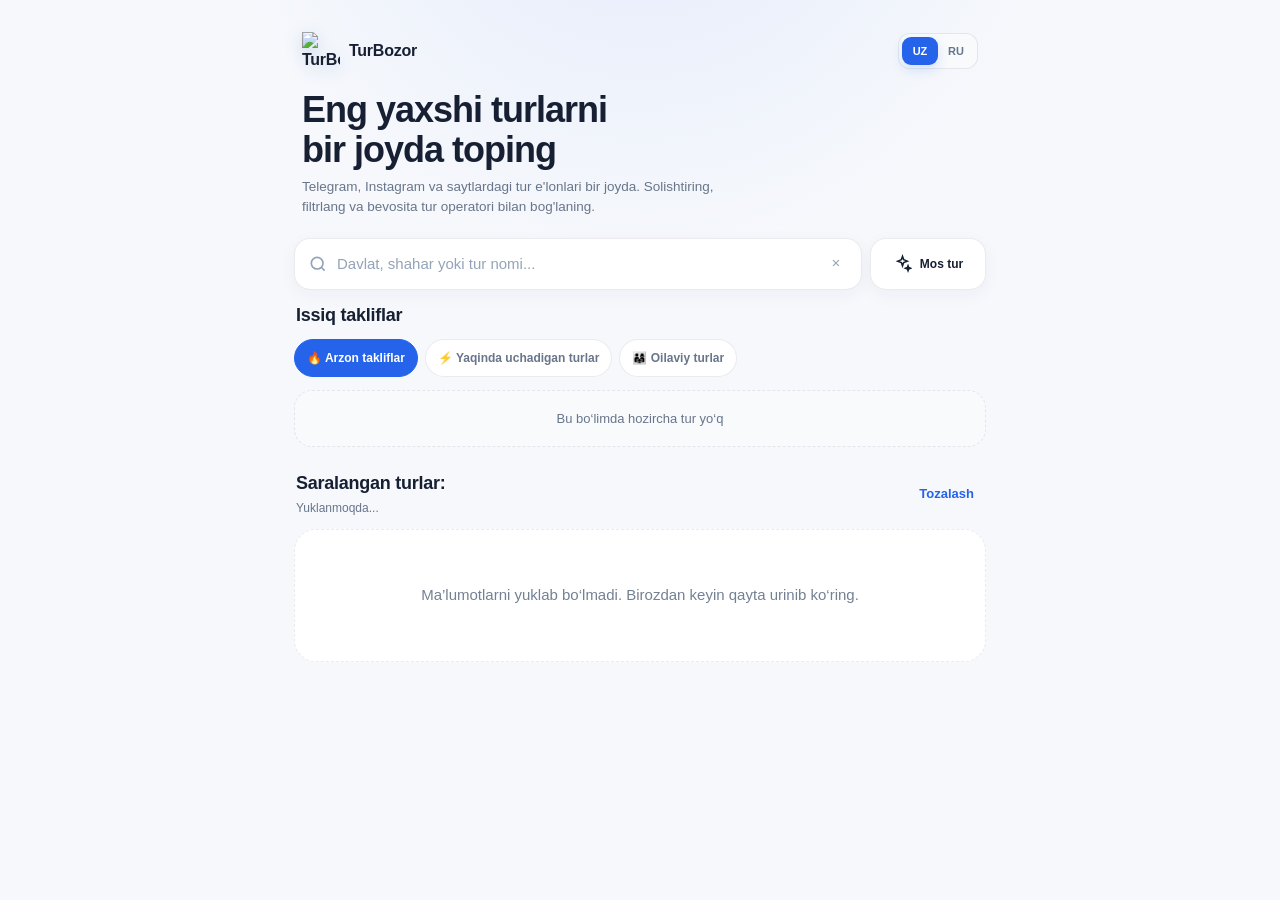
==== frontend/design-backups/index.card-v1-before-redesign.2026-07-28.html @ 39b44866 "Boshlang'ich commit: TourFinder(Beta) Telegram kanallaridagi tur e'lonlarini Claude orqali struktura" ====
<!DOCTYPE html>
<html lang="uz">
<head>
<meta charset="utf-8">
<meta name="viewport" content="width=device-width, initial-scale=1, viewport-fit=cover">
<meta name="theme-color" content="#0b1324">
<title>TurBozor — eng yaxshi turlar</title>
<script src="https://telegram.org/js/telegram-web-app.js"></script>
<script>
(function () {
  const telegram = window.Telegram && window.Telegram.WebApp;
  const preview = new URLSearchParams(location.search).get("theme");
  const systemDark = window.matchMedia && window.matchMedia("(prefers-color-scheme: dark)").matches;
  document.documentElement.dataset.theme =
    preview === "light" || preview === "dark" ? preview :
    (telegram && telegram.colorScheme) || (systemDark ? "dark" : "light");
})();
</script>
<style>
  :root {
    --bg: var(--tg-theme-bg-color, #f4f7fb);
    --surface: var(--tg-theme-secondary-bg-color, #ffffff);
    --surface-strong: #ffffff;
    --text: var(--tg-theme-text-color, #101828);
    --muted: var(--tg-theme-hint-color, #667085);
    --primary: var(--tg-theme-button-color, #4f46e5);
    --primary-text: var(--tg-theme-button-text-color, #ffffff);
    --line: rgba(148, 163, 184, .22);
    --success: #12b76a;
    --warning: #f79009;
    --radius-sm: 12px;
    --radius-md: 18px;
    --radius-lg: 24px;
    --shadow: 0 12px 32px rgba(15, 23, 42, .08);
  }
  * { box-sizing: border-box; }
  html { background: var(--bg); }
  body {
    margin: 0;
    min-height: 100vh;
    font: 15px/1.5 Inter, -apple-system, BlinkMacSystemFont, "Segoe UI", sans-serif;
    color: var(--text);
    background:
      radial-gradient(circle at 12% -8%, rgba(79, 70, 229, .16), transparent 34%),
      var(--bg);
  }
  button, input { font: inherit; }
  button { color: inherit; }
  .app { width: min(100%, 720px); margin: 0 auto; padding: 0 14px calc(34px + env(safe-area-inset-bottom)); }
  .hero {
    margin: 0 -14px 18px;
    padding: calc(18px + env(safe-area-inset-top)) 20px 28px;
    color: #fff;
    background: linear-gradient(135deg, #111c3c 0%, #312e81 58%, #4f46e5 100%);
    border-radius: 0 0 30px 30px;
    box-shadow: 0 16px 40px rgba(49, 46, 129, .24);
  }
  .eyebrow { display: flex; align-items: center; gap: 8px; font-size: 12px; opacity: .8; }
  .live-dot { width: 7px; height: 7px; border-radius: 50%; background: #5ee9a5; box-shadow: 0 0 0 5px rgba(94,233,165,.13); }
  h1 { margin: 10px 0 6px; font-size: clamp(25px, 7vw, 34px); line-height: 1.15; letter-spacing: -.7px; }
  .hero p { margin: 0; max-width: 440px; color: rgba(255,255,255,.72); font-size: 14px; }
  .discovery-row { height:52px; display:grid; grid-template-columns:minmax(0,1fr) 116px; align-items:stretch; gap:8px; margin-top:20px; }
  .search-wrap { position:relative; min-width:0; height:52px; }
  .match-tool { width:116px; min-width:0; height:52px; min-height:0; padding:0 10px; display:inline-flex; align-items:center; justify-content:center; gap:8px; border:1px solid rgba(255,255,255,.2); border-radius:16px; color:#fff; background:rgba(255,255,255,.13); box-shadow:0 8px 24px rgba(15,23,42,.13); backdrop-filter:blur(10px); font:inherit; font-size:12px; font-weight:850; white-space:nowrap; cursor:pointer; }
  .match-tool svg { width:19px; height:19px; flex:0 0 auto; }
  .match-tool { color:var(--ui-text); background:var(--ui-surface); border-color:var(--ui-border); box-shadow:0 5px 18px rgba(30,41,59,.045); }
  .match-tool.active { color:var(--ui-accent); background:var(--ui-surface); border-color:var(--ui-accent-border); box-shadow:0 0 0 3px color-mix(in srgb,var(--ui-accent) 8%,transparent); }
  .search-icon {
    position: absolute; left: 14px; top: 50%; width: 20px; height: 20px;
    transform: translateY(-50%); color: #64748b; pointer-events: none;
  }
  .search-input {
    width:100%; height:52px; min-height:0; padding:0 44px 0 42px;
    border: 1px solid rgba(255,255,255,.14); border-radius: 16px; outline: none;
    color: #101828; background: rgba(255,255,255,.96);
    box-shadow: 0 8px 24px rgba(15,23,42,.16); transition: box-shadow .2s, transform .2s;
  }
  .search-input:focus { box-shadow: 0 0 0 4px rgba(129,140,248,.3), 0 8px 24px rgba(15,23,42,.18); }
  .clear-search {
    position: absolute; right: 7px; top: 7px; width: 38px; height: 38px;
    border: 0; border-radius: 12px; background: transparent; color: #64748b; cursor: pointer;
  }
  .filter-row {
    display: flex; gap: 8px; overflow-x: auto; scrollbar-width: none;
    margin: 0 -14px 16px; padding: 0 14px 4px;
  }
  .filter-row::-webkit-scrollbar { display: none; }
  .filter-pill {
    flex: 0 0 auto; min-height: 44px; padding: 0 14px;
    display: inline-flex; align-items: center; gap: 7px;
    border: 1px solid var(--line); border-radius: 999px;
    background: var(--surface); box-shadow: 0 5px 16px rgba(15,23,42,.05); cursor: pointer;
  }
  .filter-pill.active { color: #fff; border-color: transparent; background: var(--primary); }
  .filter-pill svg { width: 15px; height: 15px; }
  .sticky-discovery { position:static; margin:0; padding:0; }
  .sticky-discovery .discovery-row { margin-top:0; margin-bottom:12px; }
  .sticky-discovery .filter-row { margin-bottom:16px; }
  .scroll-top { position:fixed; right:max(16px,calc((100vw - 720px)/2 + 16px)); bottom:calc(18px + env(safe-area-inset-bottom)); z-index:32; width:48px; height:48px; display:grid; place-items:center; border:1px solid var(--ui-accent-border); border-radius:16px; color:var(--ui-accent-text); background:var(--ui-accent); box-shadow:0 12px 30px rgba(15,23,42,.22); opacity:0; visibility:hidden; transform:translateY(12px); transition:opacity .2s,transform .2s,visibility .2s; cursor:pointer; }
  .scroll-top.show { opacity:1; visibility:visible; transform:translateY(0); }
  body:has(.sheet-backdrop.open) .scroll-top { opacity:0; visibility:hidden; pointer-events:none; transform:translateY(12px); }
  .scroll-top svg { width:22px; height:22px; fill:none; stroke:currentColor; stroke-width:2.3; }  .hot-section { margin:0 0 18px; }
  .hot-head { display:flex; align-items:center; justify-content:space-between; gap:12px; margin:0 2px 10px; }
  .hot-head h2 { margin:0; color:var(--ui-text); font-size:18px; letter-spacing:-.25px; }
  .hot-tabs { display:flex; gap:7px; margin:0 -14px 10px; padding:0 14px 3px; overflow-x:auto; scrollbar-width:none; }
  .hot-tabs::-webkit-scrollbar, .hot-track::-webkit-scrollbar { display:none; }
  .hot-tab { flex:0 0 auto; min-height:38px; padding:0 12px; border:1px solid var(--ui-border); border-radius:999px; color:var(--ui-text-soft); background:var(--ui-surface); font:inherit; font-size:12px; font-weight:800; cursor:pointer; }
  .hot-tab.active { color:var(--ui-accent-text); border-color:var(--ui-accent); background:var(--ui-accent); }
  .hot-track { display:flex; gap:10px; margin:0 -14px; padding:0 14px 5px; overflow-x:auto; scroll-snap-type:x mandatory; scrollbar-width:none; }
  .hot-card { position:relative; flex:0 0 min(76vw,270px); height:128px; overflow:hidden; scroll-snap-align:start; border:1px solid var(--ui-border); border-radius:19px; color:#fff; background:linear-gradient(135deg,#1e3a5f,#2563eb); box-shadow:0 8px 22px rgba(15,23,42,.1); cursor:pointer; }
  .hot-card img { position:absolute; inset:0; width:100%; height:100%; object-fit:cover; }
  .hot-card-shade { position:absolute; inset:0; background:linear-gradient(90deg,rgba(2,6,23,.88),rgba(2,6,23,.36)); }
  .hot-card-body { position:relative; z-index:1; height:100%; padding:14px; display:flex; flex-direction:column; justify-content:flex-end; text-align:left; }
  .hot-card-route { overflow:hidden; font-size:16px; font-weight:900; text-overflow:ellipsis; white-space:nowrap; }
  .hot-card-meta { display:flex; align-items:center; justify-content:space-between; gap:8px; margin-top:5px; color:rgba(255,255,255,.8); font-size:11px; }
  .hot-card-price { color:#fff; font-size:15px; font-weight:900; }
  .hot-empty { padding:18px; width:100%; border:1px dashed var(--ui-border); border-radius:18px; color:var(--ui-text-soft); background:var(--ui-subtle); text-align:center; font-size:13px; }  .toolbar { display: flex; align-items: end; justify-content: space-between; gap: 14px; margin: 0 2px 12px; }
  .toolbar h2 { margin: 0; font-size: 18px; letter-spacing: -.25px; }
  .result-note { color: var(--muted); font-size: 12px; margin-top: 2px; }
  .reset {
    min-height: 40px; padding: 0 10px; border: 0; border-radius: 11px;
    color: var(--primary); background: transparent; font-weight: 650; cursor: pointer;
  }
  .tour-list { display: grid; gap: 14px; }
  .card {
    overflow: hidden; border: 1px solid var(--line); border-radius: var(--radius-lg);
    background: var(--surface); box-shadow: var(--shadow);
    animation: rise .35s ease both;
  }
  @keyframes rise { from { opacity: 0; transform: translateY(8px); } }
  .photo-wrap { position: relative; aspect-ratio: 16/9; background: linear-gradient(135deg,#dbeafe,#e0e7ff); }
  .tour-photo { width: 100%; height: 100%; display: block; object-fit: cover; }
  .photo-shade { position: absolute; inset: auto 0 0; height: 45%; background: linear-gradient(transparent,rgba(2,6,23,.48)); }
  .days-badge {
    position: absolute; top: 12px; left: 12px; padding: 7px 10px;
    color: #fff; background: rgba(15,23,42,.72); backdrop-filter: blur(8px);
    border: 1px solid rgba(255,255,255,.16); border-radius: 999px; font-size: 12px; font-weight: 700;
  }
  .source-badge {
    position: absolute; right: 12px; bottom: 12px; padding: 5px 9px 5px 5px;
    display: inline-flex; align-items: center; gap: 6px;
    color: #fff; background: rgba(15,23,42,.76); backdrop-filter: blur(8px);
    border: 1px solid rgba(255,255,255,.16); border-radius: 10px; font-size: 11px; font-weight: 700;
  }
  .card-body { padding: 17px; }
  .destination { min-width:0; }
  .destination-country { margin-bottom:2px; color:var(--ui-text-soft); font-size:11px; font-weight:650; }
  .destination-city { overflow:hidden; color:var(--ui-text); font-size:18px; font-weight:800; line-height:1.25; text-overflow:ellipsis; white-space:nowrap; }
  .more-content { padding:2px 0 14px; }
  .more-close-label { display:none; }
  details[open] .more-open-label { display:none; }
  details[open] .more-close-label { display:inline; }
  .photo-placeholder { width:100%; height:100%; display:grid; place-items:center; background:linear-gradient(135deg,var(--ui-accent-soft),var(--ui-subtle-strong)); }
  .photo-placeholder img { width:min(46%,150px); height:min(46%,150px); object-fit:contain; filter:drop-shadow(0 8px 16px rgba(15,76,153,.18)); }
  .more-content .tags { margin:2px 0 12px; }  .card-top { display: flex; align-items: flex-start; justify-content: space-between; gap: 12px; }
  .card h3 { margin: 0; font-size: 19px; line-height: 1.28; letter-spacing: -.3px; }
  .location { display: flex; align-items: center; gap: 5px; margin-top: 5px; color: var(--muted); font-size: 13px; }
  .price { flex: 0 0 auto; color: var(--primary); font-size: 19px; font-weight: 800; white-space: nowrap; }
  .facts {
    display: grid; grid-template-columns: repeat(3,1fr); gap: 8px;
    margin: 15px 0; padding: 12px; border-radius: 15px; background: rgba(148,163,184,.09);
  }
  .fact { min-width: 0; }
  .fact-label { color: var(--muted); font-size: 10px; text-transform: uppercase; letter-spacing: .5px; }
  .fact-value { margin-top: 2px; overflow: hidden; font-size: 13px; font-weight: 700; text-overflow: ellipsis; white-space: nowrap; }
  .summary { white-space: pre-line; margin: 0; color: var(--muted); font-size: 13.5px; line-height: 1.55; }
  .summary.is-collapsed { display: -webkit-box; overflow: hidden; -webkit-box-orient: vertical; -webkit-line-clamp: 2; white-space: normal; }
  .summary-wrap { margin-bottom: 12px; }
  .summary-toggle { margin-top: 5px; padding: 0; border: 0; color: var(--primary); background: transparent; font: inherit; font-size: 12.5px; font-weight: 750; cursor: pointer; }
  .summary-toggle:focus-visible { outline: 2px solid var(--primary); outline-offset: 3px; border-radius: 4px; }
  .tags { display: flex; flex-wrap: wrap; gap: 6px; margin-bottom: 13px; }
  .tag { padding: 5px 8px; border-radius: 8px; color: #475467; background: #f2f4f7; font-size: 11px; }
  details { border-top: 1px solid var(--line); }
  summary {
    min-height: 46px; display: flex; align-items: center; justify-content: space-between;
    color: var(--text); font-size: 13px; font-weight: 700; cursor: pointer; list-style: none;
  }
  summary::-webkit-details-marker { display:none; }
  summary::after { content: "＋"; color: var(--primary); font-size: 18px; }
  details[open] summary::after { content: "−"; }
  .detail-grid { display: grid; grid-template-columns: 1fr 1fr; gap: 9px 14px; padding: 0 0 14px; }
  .detail-item span { display: block; color: var(--muted); font-size: 11px; }
  .detail-item strong { display: block; margin-top: 1px; font-size: 13px; }
  .original {
    max-height: 170px; overflow: auto; margin: 0 0 14px; padding: 11px;
    border-radius: 12px; color: var(--muted); background: rgba(148,163,184,.08);
    white-space: pre-wrap; font-size: 12px;
  }
  .card-footer { display: flex; align-items: center; justify-content: space-between; gap: 10px; margin-top: 12px; }
  .added { color: var(--muted); font-size: 11px; }
  .open {
    min-height: 44px; padding: 0 16px; display: inline-flex; align-items: center; justify-content: center;
    border-radius: 13px; color: var(--primary-text); background: var(--primary);
    text-decoration: none; font-size: 13px; font-weight: 750;
  }
  .empty, .error {
    padding: 54px 24px; text-align: center; color: var(--muted);
    border: 1px dashed var(--line); border-radius: var(--radius-lg); background: var(--surface);
  }
  .empty-icon { font-size: 34px; margin-bottom: 8px; }
  .skeleton { height: 380px; border-radius: var(--radius-lg); background: linear-gradient(90deg,#e9edf3 25%,#f7f8fa 37%,#e9edf3 63%); background-size: 400% 100%; animation: shimmer 1.4s infinite; }
  @keyframes shimmer { to { background-position: -100% 0; } }
  .sheet-backdrop {
    position: fixed; inset: 0; z-index: 20; display: none; align-items: flex-end;
    background: rgba(2,6,23,.48); backdrop-filter: blur(3px);
  }
  .sheet-backdrop.open { display: flex; }
  .sheet {
    width: min(100%,720px); max-height: 76vh; margin: 0 auto; padding: 10px 16px calc(22px + env(safe-area-inset-bottom));
    overflow: auto; border-radius: 26px 26px 0 0; color: var(--text); background: var(--surface-strong);
    animation: sheetUp .22s ease;
  }
  @keyframes sheetUp { from { transform: translateY(30px); opacity: .5; } }
  .handle { width: 42px; height: 4px; margin: 2px auto 17px; border-radius: 4px; background: #d0d5dd; }
  .sheet-head { display: flex; align-items: center; justify-content: space-between; }
  .sheet h3 { margin: 0; font-size: 20px; }
  .sheet-close { width: 44px; height: 44px; border: 0; border-radius: 50%; background: #f2f4f7; cursor: pointer; }
  .option-grid { display: flex; flex-wrap: wrap; gap: 9px; margin-top: 18px; }
  .option {
    min-height: 44px; padding: 0 14px; border: 1px solid var(--line); border-radius: 13px;
    background: var(--surface); cursor: pointer;
  }
  .option.selected { color: #fff; border-color: var(--primary); background: var(--primary); }
  @media (prefers-color-scheme: dark) {
    :root { --surface-strong: #172033; --line: rgba(148,163,184,.18); }
    .tag { color: #cbd5e1; background: rgba(148,163,184,.14); }
    .sheet-close { color: #e2e8f0; background: rgba(148,163,184,.15); }
    .skeleton { background: linear-gradient(90deg,#1e293b 25%,#334155 37%,#1e293b 63%); background-size:400% 100%; }
  }
  /* Light modern visual system */
  :root {
    --bg: var(--tg-theme-bg-color, #f6f8fc);
    --surface: var(--tg-theme-secondary-bg-color, #ffffff);
    --surface-strong: #ffffff;
    --text: var(--tg-theme-text-color, #172033);
    --muted: var(--tg-theme-hint-color, #748094);
    --primary: var(--tg-theme-button-color, #2563eb);
    --primary-text: var(--tg-theme-button-text-color, #ffffff);
    --line: rgba(100, 116, 139, .14);
    --soft-blue: #eff6ff;
    --radius-md: 16px;
    --radius-lg: 22px;
    --shadow: 0 7px 24px rgba(30, 64, 175, .055);
  }
  html, body { background-color: var(--bg); }
  body {
    background: radial-gradient(circle at 50% -18%, rgba(59,130,246,.09), transparent 34%), var(--bg);
  }
  .app { padding: 12px 14px calc(34px + env(safe-area-inset-bottom)); }
  .hero {
    margin: 0 0 16px; padding: calc(10px + env(safe-area-inset-top)) 4px 4px;
    color: var(--text); background: transparent; border-radius: 0; box-shadow: none;
  }
  .brand-row {
    min-height: 42px; display: flex; align-items: center; justify-content: space-between;
    gap: 12px; margin-bottom: 18px;
  }
  .brand { display: inline-flex; align-items: center; gap: 9px; font-size: 16px; font-weight: 800; letter-spacing: -.25px; }
  .brand-mark {
    width: 38px; height: 38px; display: block; object-fit: contain;
    filter: drop-shadow(0 5px 8px rgba(15, 76, 153, .18));
  }
  .fresh-badge {
    padding: 6px 9px; border: 1px solid #dbeafe; border-radius: 999px;
    color: #2563eb; background: #eff6ff; font-size: 11px; font-weight: 700;
  }
  h1 { max-width: 340px; margin: 0 0 8px; font-size: clamp(27px,7vw,36px); line-height: 1.1; color: var(--text); letter-spacing: -1px; }
  .hero p { max-width: 430px; color: var(--muted); font-size: 13.5px; }
  .search-wrap { margin-top:0; }
  .search-input {
    height:52px; min-height:52px; border:1px solid var(--line); border-radius:16px;
    color: var(--text); background: var(--surface); box-shadow: 0 5px 18px rgba(30,41,59,.045);
  }
  .search-input:focus { border-color: rgba(37,99,235,.42); box-shadow: 0 0 0 4px rgba(37,99,235,.09); }
  .filter-row { margin: 0 -14px 15px; padding: 2px 14px 5px; }
  .filter-pill {
    min-height: 42px; padding: 0 13px; border-color: var(--line);
    background: var(--surface); box-shadow: none; font-size: 13px; font-weight: 650;
  }
  .filter-pill.active { color: #1d4ed8; border-color: #bfdbfe; background: #eff6ff; }
  .toolbar { align-items: center; margin: 4px 2px 12px; }
  .toolbar h2 { font-size: 18px; }
  .reset { color: #2563eb; font-size: 13px; }
  .tour-list { gap: 12px; }
  .card { padding: 9px; border-color: var(--line); border-radius: var(--radius-lg); box-shadow: var(--shadow); }
  .photo-wrap { overflow: hidden; aspect-ratio: 16/9; border-radius: 17px; }
  .photo-shade { height: 32%; opacity: .65; }
  .days-badge {
    top: 10px; left: 10px; padding: 6px 9px;
    background: rgba(15,23,42,.62); border: 0; font-size: 11px;
  }
  .source-badge { right: 10px; bottom: 10px; padding: 5px 8px; background: rgba(37,99,235,.86); }
  .card-body { padding: 14px 7px 5px; }
  .card h3 { font-size: 18px; color: var(--text); }
  .location { margin-top: 4px; font-size: 12.5px; }
  .price { color: #1d4ed8; font-size: 18px; }
  .facts {
    gap: 5px; margin: 14px 0; padding: 11px;
    border: 1px solid rgba(148,163,184,.09); border-radius: 14px; background: #f8fafc;
  }
  .fact-label { font-size: 9px; color: #94a3b8; }
  .fact-value { font-size: 12.5px; }
  .summary { white-space: pre-line; color: #64748b; line-height: 1.55; }
  .tag { color: #526175; background: #f1f5f9; border-radius: 7px; }
  details { border-color: rgba(148,163,184,.16); }
  summary { color: #334155; }
  .original { background: #f8fafc; }
  .added { color: #94a3b8; }
  .open {
    min-height: 42px; border-radius: 12px; background: #2563eb;
    box-shadow: 0 5px 12px rgba(37,99,235,.16);
  }
  .sheet { border: 1px solid var(--line); box-shadow: 0 -18px 50px rgba(15,23,42,.12); }
  .option.selected { color: #1d4ed8; border-color: #bfdbfe; background: #eff6ff; }
  @media (min-width: 600px) {
    .app { padding-top: 20px; }
    .hero { padding-left: 8px; padding-right: 8px; }
  }
  @media (prefers-color-scheme: dark) {
    :root {
      --bg: var(--tg-theme-bg-color, #0b1120);
      --surface: var(--tg-theme-secondary-bg-color, #111827);
      --surface-strong: #111827;
      --text: var(--tg-theme-text-color, #f1f5f9);
      --muted: var(--tg-theme-hint-color, #94a3b8);
      --line: rgba(148,163,184,.16);
    }
    body { background: #0b1120; }
    .fresh-badge, .filter-pill.active, .option.selected {
      color: #93c5fd; border-color: rgba(96,165,250,.24); background: rgba(37,99,235,.14);
    }
    .facts, .original { background: rgba(148,163,184,.07); }
    .tag { color: #cbd5e1; background: rgba(148,163,184,.1); }
  }
  /* Adaptive Telegram theme layer */
  :root,
  :root[data-theme="light"] {
    color-scheme: light;
    --ui-page: var(--tg-theme-bg-color, #f6f8fc);
    --ui-surface: var(--tg-theme-secondary-bg-color, #ffffff);
    --ui-surface-raised: #ffffff;
    --ui-subtle: #f8fafc;
    --ui-subtle-strong: #f1f5f9;
    --ui-text: var(--tg-theme-text-color, #172033);
    --ui-text-soft: var(--tg-theme-hint-color, #68758a);
    --ui-text-faint: #94a3b8;
    --ui-accent: var(--tg-theme-button-color, #2563eb);
    --ui-accent-text: var(--tg-theme-button-text-color, #ffffff);
    --ui-accent-soft: #eff6ff;
    --ui-accent-border: #bfdbfe;
    --ui-border: rgba(100,116,139,.14);
    --ui-divider: rgba(148,163,184,.16);
    --ui-overlay: rgba(15,23,42,.38);
    --ui-photo-badge: rgba(15,23,42,.64);
    --ui-shadow: 0 7px 24px rgba(30,64,175,.055);
    --ui-shadow-button: 0 5px 12px rgba(37,99,235,.16);
    --ui-skeleton-a: #e8edf4;
    --ui-skeleton-b: #f8fafc;
  }
  :root[data-theme="dark"] {
    color-scheme: dark;
    --ui-page: var(--tg-theme-bg-color, #0b1120);
    --ui-surface: var(--tg-theme-secondary-bg-color, #111827);
    --ui-surface-raised: #151e2e;
    --ui-subtle: #182235;
    --ui-subtle-strong: #202c40;
    --ui-text: var(--tg-theme-text-color, #f1f5f9);
    --ui-text-soft: var(--tg-theme-hint-color, #a3aec0);
    --ui-text-faint: #7f8ca1;
    --ui-accent: var(--tg-theme-button-color, #3b82f6);
    --ui-accent-text: var(--tg-theme-button-text-color, #ffffff);
    --ui-accent-soft: rgba(59,130,246,.14);
    --ui-accent-border: rgba(96,165,250,.26);
    --ui-border: rgba(148,163,184,.16);
    --ui-divider: rgba(148,163,184,.15);
    --ui-overlay: rgba(2,6,23,.68);
    --ui-photo-badge: rgba(2,6,23,.72);
    --ui-shadow: 0 9px 28px rgba(0,0,0,.18);
    --ui-shadow-button: 0 5px 14px rgba(0,0,0,.18);
    --ui-skeleton-a: #172033;
    --ui-skeleton-b: #233047;
  }
  html, body { background: var(--ui-page); color: var(--ui-text); }
  body {
    background:
      radial-gradient(circle at 50% -18%, color-mix(in srgb, var(--ui-accent) 9%, transparent), transparent 34%),
      var(--ui-page);
  }
  .hero, h1, .brand, .toolbar h2, .card h3, summary { color: var(--ui-text); }
  .hero p, .location, .summary, .result-note, .added, .detail-item span, .original { color: var(--ui-text-soft); }
  .search-input, .filter-pill, .card, .option { color: var(--ui-text); background: var(--ui-surface); border-color: var(--ui-border); }
  .search-input::placeholder { color: var(--ui-text-faint); }
  .search-icon, .clear-search { color: var(--ui-text-faint); }
  .search-input:focus {
    border-color: var(--ui-accent-border);
    box-shadow: 0 0 0 4px color-mix(in srgb, var(--ui-accent) 10%, transparent);
  }
  .fresh-badge, .filter-pill.active, .option.selected {
    color: var(--ui-accent); background: var(--ui-accent-soft); border-color: var(--ui-accent-border);
  }
  .open { color: var(--ui-accent-text); background: var(--ui-accent); }
  .reset, .price, summary::after { color: var(--ui-accent); }
  .card { box-shadow: var(--ui-shadow); }
  .facts, .original, .sheet-close { background: var(--ui-subtle); }
  .facts { border-color: var(--ui-divider); }
  .fact-label { color: var(--ui-text-faint); }
  .tag { color: var(--ui-text-soft); background: var(--ui-subtle-strong); }
  details { border-color: var(--ui-divider); }
  .open { box-shadow: var(--ui-shadow-button); }
  .sheet { color: var(--ui-text); background: var(--ui-surface-raised); border-color: var(--ui-border); }
  .sheet-backdrop { background: var(--ui-overlay); }
  .sheet-close { color: var(--ui-text); }
  .handle { background: var(--ui-divider); }
  .days-badge { background: var(--ui-photo-badge); }
  .skeleton {
    background: linear-gradient(90deg,var(--ui-skeleton-a) 25%,var(--ui-skeleton-b) 37%,var(--ui-skeleton-a) 63%);
    background-size: 400% 100%;
  }

  .engagement { display:flex; align-items:center; gap:6px; margin-top:12px; padding-top:11px; border-top:1px solid var(--ui-divider); }
  .engage-btn { min-width:44px; height:38px; display:inline-flex; align-items:center; justify-content:center; gap:6px; padding:0 10px; border:0; border-radius:12px; color:var(--ui-text-soft); background:transparent; font:inherit; font-size:13px; font-weight:700; cursor:pointer; transition:background .18s ease,color .18s ease,transform .18s ease; }
  .engage-btn:hover { background:var(--ui-subtle); color:var(--ui-text); }
  .engage-btn:active { transform:scale(.95); }
  .engage-btn.liked { color:#ef476f; background:rgba(239,71,111,.10); }
  .engage-btn svg { width:19px; height:19px; fill:none; stroke:currentColor; stroke-width:1.9; stroke-linecap:round; stroke-linejoin:round; }
  .engage-btn.liked .heart { fill:currentColor; }
  .engage-spacer { flex:1; }
  .comment-sheet { max-height:min(78vh,680px); display:flex; flex-direction:column; }
  .comment-tabs { display:grid; grid-template-columns:1fr 1fr; gap:6px; margin-top:12px; padding:4px; border-radius:14px; background:var(--ui-subtle); }
  .comment-tab { height:38px; border:0; border-radius:11px; color:var(--ui-text-soft); background:transparent; font:inherit; font-size:13px; font-weight:800; cursor:pointer; }
  .comment-tab.active { color:var(--ui-accent-text); background:var(--ui-accent); box-shadow:var(--ui-shadow-button); }
  .comment-list { min-height:120px; max-height:45vh; overflow:auto; display:flex; flex-direction:column; gap:10px; padding:12px 2px; }
  .comment-item { display:grid; grid-template-columns:38px minmax(0,1fr); gap:10px; padding:11px 13px; border-radius:14px; background:var(--ui-subtle); }
  .comment-avatar { width:38px; height:38px; display:grid; place-items:center; overflow:hidden; border-radius:50%; color:var(--ui-accent-text); background:var(--ui-accent); font-size:14px; font-weight:800; text-decoration:none; }
  .comment-avatar img { width:100%; height:100%; object-fit:cover; }
  .comment-body { min-width:0; }
  .comment-author { min-width:0; color:var(--ui-text); text-decoration:none; }
  .comment-author:hover { color:var(--ui-accent); }
  .comment-username { display:block; overflow:hidden; color:var(--ui-text-soft); font-size:11px; font-weight:500; text-overflow:ellipsis; white-space:nowrap; }
  .comment-meta { display:flex; justify-content:space-between; gap:10px; margin-bottom:4px; color:var(--ui-text-soft); font-size:11px; }
  .comment-meta strong { color:var(--ui-text); font-size:12px; }
  .comment-text { margin:0; color:var(--ui-text); font-size:14px; line-height:1.45; white-space:pre-wrap; overflow-wrap:anywhere; }
  .comment-empty { padding:28px 12px; text-align:center; color:var(--ui-text-soft); }
  .comment-form { display:flex; gap:8px; padding-top:12px; border-top:1px solid var(--ui-divider); }
  .comment-input { flex:1; min-width:0; height:46px; padding:0 14px; border:1px solid var(--ui-border); border-radius:14px; color:var(--ui-text); background:var(--ui-page); font:inherit; outline:none; }
  .comment-input:focus { border-color:var(--ui-accent); box-shadow:0 0 0 3px rgba(39,174,96,.12); }
  .comment-send { min-width:46px; height:46px; padding:0 14px; border:0; border-radius:14px; color:white; background:var(--ui-accent); font:inherit; font-weight:800; cursor:pointer; }
  .comment-send:disabled { opacity:.55; cursor:wait; }
  .brand-actions { display:flex; align-items:center; gap:8px; }
  .lang-switch { display:flex; padding:3px; border:1px solid var(--ui-border); border-radius:12px; background:var(--ui-subtle); }
  .lang-btn { min-width:36px; height:28px; padding:0 8px; border:0; border-radius:9px; color:var(--ui-text-soft); background:transparent; font:inherit; font-size:11px; font-weight:800; cursor:pointer; }
  .lang-btn.active { color:var(--ui-accent-text); background:var(--ui-accent); box-shadow:var(--ui-shadow-button); }
  .range-form { display:grid; gap:14px; padding:10px 0 4px; }
  .range-grid { display:grid; grid-template-columns:1fr 1fr; column-gap:18px; row-gap:14px; }
  .range-field { display:grid; gap:6px; }
  .range-field label { color:var(--ui-text-soft); font-size:12px; font-weight:700; }
  .range-input { width:100%; height:48px; padding:0 12px; border:1px solid var(--ui-border); border-radius:14px; color:var(--ui-text); background:var(--ui-page); font:inherit; outline:none; color-scheme:light dark; }
  .range-input:focus { border-color:var(--ui-accent); box-shadow:0 0 0 3px color-mix(in srgb,var(--ui-accent) 12%,transparent); }
  .range-actions { display:grid; grid-template-columns:1fr 1.4fr; gap:9px; margin-top:4px; }
  .range-action { height:46px; border:1px solid var(--ui-border); border-radius:14px; color:var(--ui-text); background:var(--ui-subtle); font:inherit; font-weight:800; cursor:pointer; }
  .range-action.primary { color:var(--ui-accent-text); border-color:transparent; background:var(--ui-accent); }
  .load-more-sentinel { height:2px; margin:8px 0 24px; }
  .page-loader { padding:18px; text-align:center; color:var(--ui-text-soft); }  @media (max-width: 420px) {
    .range-grid { grid-template-columns:1fr; gap:14px; }
    .range-field, .range-input { min-width:0; width:100%; }
    .range-form > strong { margin-top:4px; }
  }  .onboarding-backdrop { position:fixed; inset:0; z-index:100; display:none; place-items:center; padding:20px; background:color-mix(in srgb,var(--ui-page) 72%,transparent); backdrop-filter:blur(16px); }
  .onboarding-backdrop.open { display:grid; }
  .onboarding-card { position:relative; width:min(100%,430px); padding:24px; overflow:hidden; border:1px solid var(--ui-border); border-radius:26px; background:var(--ui-card); box-shadow:0 24px 80px rgba(12,29,50,.2); }
  .onboarding-close { position:absolute; top:14px; right:14px; width:36px; height:36px; display:grid; place-items:center; border:1px solid var(--ui-border); border-radius:12px; color:var(--ui-text-soft); background:var(--ui-subtle); font-size:19px; cursor:pointer; }
  .onboarding-kicker { color:var(--ui-accent); font-size:12px; font-weight:900; letter-spacing:.08em; text-transform:uppercase; }
  .onboarding-card h2 { margin:8px 0 6px; color:var(--ui-text); font-size:25px; line-height:1.15; }
  .onboarding-card p { margin:0; color:var(--ui-text-soft); line-height:1.5; }
  .onboarding-progress { height:6px; margin:20px 0 24px; overflow:hidden; border-radius:99px; background:var(--ui-subtle); }
  .onboarding-progress span { display:block; width:33.333%; height:100%; border-radius:inherit; background:linear-gradient(90deg,var(--ui-accent),#38bdf8); transition:width .28s ease; }
  .onboarding-step { display:none; min-height:176px; overflow:hidden; }
  .onboarding-step.active { display:block; animation:onboardingIn .25s ease; }
  @keyframes onboardingIn { from { opacity:0; transform:translateX(8px); } }
  .onboarding-label { display:block; margin-bottom:10px; color:var(--ui-text); font-size:17px; font-weight:850; }
  .onboarding-input-wrap { display:flex; align-items:center; gap:10px; height:56px; padding:0 16px; border:1px solid var(--ui-border); border-radius:17px; background:var(--ui-page); }
  .onboarding-input-wrap:focus-within { border-color:var(--ui-accent); box-shadow:0 0 0 4px color-mix(in srgb,var(--ui-accent) 12%,transparent); }
  .onboarding-input-wrap span { color:var(--ui-text-soft); font-weight:800; }
  .onboarding-input { min-width:0; width:100%; border:0; outline:0; color:var(--ui-text); background:transparent; font:inherit; font-size:16px; color-scheme:light dark; }
  .destination-chips { display:flex; gap:8px; margin-top:12px; padding-bottom:3px; overflow:auto; scrollbar-width:none; }
  .destination-chip { flex:0 0 auto; padding:9px 12px; border:1px solid var(--ui-border); border-radius:999px; color:var(--ui-text); background:var(--ui-subtle); font:inherit; font-size:13px; font-weight:750; cursor:pointer; }
  .destination-chip.active { color:var(--ui-accent-text); border-color:var(--ui-accent); background:var(--ui-accent); }
  .onboarding-hint { margin-top:10px !important; font-size:13px; }
  .onboarding-actions { display:flex; gap:10px; margin-top:18px; }
  .onboarding-btn { min-width:0; height:50px; padding:0 18px; flex:1 1 0; border:0; border-radius:15px; font:inherit; font-weight:850; cursor:pointer; }
  .onboarding-btn.back { color:var(--ui-text); background:var(--ui-subtle); }
  .onboarding-btn.next { color:var(--ui-accent-text); background:var(--ui-accent); }
  .onboarding-btn:disabled { opacity:.45; cursor:not-allowed; }
  .preference-clear { width:100%; min-height:44px; margin-top:12px; border:1px solid color-mix(in srgb,#ef4444 28%,var(--ui-border)); border-radius:14px; color:#dc2626; background:color-mix(in srgb,#ef4444 7%,var(--ui-card)); font:inherit; font-size:13px; font-weight:800; cursor:pointer; }
  .preference-clear[hidden] { display:none; }  @media (max-width:420px) {


    .discovery-row { height:50px; grid-template-columns:minmax(0,1fr) 104px; gap:7px; }
    .match-tool { width:104px; min-width:0; height:50px; padding:0 8px; font-size:11px; }
    .search-input { height:50px; min-height:50px; padding-left:40px; font-size:13px; }
    .onboarding-backdrop { align-items:end; padding:10px; }
    .onboarding-card { width:100%; padding:22px 18px calc(18px + env(safe-area-inset-bottom)); border-radius:24px; }
    .onboarding-card h2 { padding-right:38px; font-size:22px; }
    .destination-chip { padding:9px 11px; }
  }
  .filter-builder-card { max-height:min(88vh,760px); overflow-y:auto; overscroll-behavior:contain; }
  .filter-builder-form { display:grid; gap:18px; margin-top:18px; }
  .builder-section { display:grid; gap:10px; }
  .builder-label { color:var(--ui-text); font-size:14px; font-weight:850; }
  .builder-options { display:flex; flex-wrap:wrap; gap:8px; }
  .builder-option { position:relative; cursor:pointer; }
  .builder-option input { position:absolute; opacity:0; pointer-events:none; }
  .builder-option span { display:inline-flex; min-height:38px; align-items:center; padding:8px 12px; border:1px solid var(--ui-border); border-radius:13px; color:var(--ui-text); background:var(--ui-surface); font-size:13px; font-weight:750; transition:.16s ease; }
  .builder-option input:checked + span { color:#fff; border-color:var(--ui-accent); background:var(--ui-accent); box-shadow:0 6px 16px color-mix(in srgb,var(--ui-accent) 28%,transparent); }
  .builder-actions { position:sticky; bottom:-1px; display:grid; grid-template-columns:1fr 1.35fr; gap:10px; padding-top:12px; padding-bottom:2px; background:linear-gradient(180deg,transparent,var(--ui-surface-raised) 24%); }
  @media(max-width:420px){ .filter-builder-card{padding:20px 16px calc(16px + env(safe-area-inset-bottom));}.builder-options{gap:7px}.builder-option span{min-height:36px;padding:7px 10px;font-size:12px} }


  /* Polished all-filters panel */
  .filter-builder-card { width:min(100%,560px); max-height:min(92dvh,780px); padding:24px 20px calc(18px + env(safe-area-inset-bottom)); border:1px solid color-mix(in srgb,var(--ui-border) 82%,transparent); border-radius:30px; scrollbar-width:none; box-shadow:0 26px 80px rgba(2,6,23,.28); }
  .filter-builder-card::-webkit-scrollbar { display:none; }
  .filter-builder-card .onboarding-kicker { display:inline-flex; width:max-content; align-items:center; gap:7px; padding:7px 10px; border-radius:999px; color:var(--ui-accent); background:color-mix(in srgb,var(--ui-accent) 11%,transparent); font-size:11px; letter-spacing:.04em; }
  .filter-builder-card h2 { margin-top:10px; margin-bottom:5px; font-size:24px; line-height:1.1; }
  .filter-builder-card #onboardingIntro { margin:0; color:var(--ui-text-soft); font-size:13px; line-height:1.45; }
  .filter-builder-form { gap:12px; margin-top:18px; }
  .builder-section { gap:11px; padding:14px; border:1px solid color-mix(in srgb,var(--ui-border) 78%,transparent); border-radius:19px; background:color-mix(in srgb,var(--ui-subtle) 64%,transparent); }
  .builder-label { display:flex; align-items:center; gap:7px; font-size:13px; letter-spacing:.01em; }
  .builder-options { gap:7px; }
  .builder-option span { min-height:36px; padding:7px 11px; border-radius:12px; background:var(--ui-surface-raised); font-size:12px; box-shadow:0 1px 0 rgba(15,23,42,.03); }
  .builder-option input:focus-visible + span { outline:3px solid color-mix(in srgb,var(--ui-accent) 28%,transparent); outline-offset:2px; }
  .filter-builder-card .range-grid { gap:10px; }
  .filter-builder-card .range-field { min-width:0; }
  .filter-builder-card .range-field label { margin-bottom:6px; color:var(--ui-text-soft); font-size:11px; font-weight:750; }
  .filter-builder-card .range-input { width:100%; min-width:0; height:44px; border-radius:13px; background:var(--ui-surface-raised); }
  .builder-actions { z-index:2; margin:0 -4px -2px; padding:16px 4px 2px; background:linear-gradient(180deg,transparent 0%,var(--ui-surface-raised) 24%,var(--ui-surface-raised) 100%); }
  .builder-actions .onboarding-btn { min-height:48px; border-radius:15px; font-weight:850; }
  @media(max-width:420px){
    .onboarding-backdrop { align-items:flex-end; padding:10px 10px 0; }
    .filter-builder-card { max-height:94dvh; padding:21px 15px calc(14px + env(safe-area-inset-bottom)); border-radius:26px 26px 0 0; }
    .filter-builder-card h2 { font-size:22px; }
    .builder-section { padding:12px; border-radius:17px; }
    .builder-option span { min-height:35px; padding:7px 10px; }
  }


  /* iOS Telegram WebView: keep native date controls inside their grid cells. */
  .filter-builder-card, .filter-builder-form, .builder-section, .filter-builder-card .range-grid, .filter-builder-card .range-field { min-width:0; max-width:100%; box-sizing:border-box; }
  .filter-builder-card .range-grid { width:100%; grid-template-columns:repeat(2,minmax(0,1fr)); overflow:hidden; }
  .filter-builder-card .range-field { width:100%; overflow:hidden; }
  .filter-builder-card .range-input,
  .filter-builder-card input[type="date"],
  .filter-builder-card input[type="number"] { display:block; inline-size:100%; width:100%; min-inline-size:0; min-width:0; max-inline-size:100%; max-width:100%; box-sizing:border-box; overflow:hidden; -webkit-appearance:none; appearance:none; }
  .filter-builder-card input[type="date"]::-webkit-date-and-time-value { min-width:0; width:100%; margin:0; text-align:left; }
  .filter-builder-card input[type="date"]::-webkit-datetime-edit { min-width:0; max-width:100%; overflow:hidden; }
  .filter-builder-card input[type="date"]::-webkit-calendar-picker-indicator { flex:0 0 auto; margin-left:2px; }
  /* Remove the temporary rectangular iOS tap flash and preserve rounded shapes. */
  button, .builder-option, .builder-option span { -webkit-tap-highlight-color:transparent; touch-action:manipulation; }
  button { -webkit-appearance:none; appearance:none; background-clip:padding-box; }
  .onboarding-btn, .match-tool, .hot-tab, .lang-btn, .builder-option span, .onboarding-close, .clear-search, .reset { overflow:hidden; transform:translateZ(0); backface-visibility:hidden; }
  .onboarding-btn:active, .onboarding-btn:focus { border-radius:15px; }
  .builder-option:active span, .builder-option input:active + span { border-radius:12px; }
  @media(max-width:360px){ .filter-builder-card .range-grid { grid-template-columns:1fr; } }


  /* Actions are standalone buttons; no rectangular sticky wrapper. */
  .filter-builder-card .builder-actions { position:static; inset:auto; z-index:auto; margin:2px 0 0; padding:4px 0 0; border:0; border-radius:0; background:transparent; box-shadow:none; backdrop-filter:none; -webkit-backdrop-filter:none; }

</style>
</head>
<body>
<main class="app">
  <header class="hero">
    <div class="brand-row">
      <div class="brand"><img class="brand-mark" src="/assets/turbozor-logo.png" alt="TurBozor"><span>TurBozor</span></div>
      <div class="brand-actions"><div class="lang-switch" aria-label="Til"><button class="lang-btn" data-lang="uz">UZ</button><button class="lang-btn" data-lang="ru">RU</button></div></div>
    </div>
    <h1>Eng yaxshi turlarni bir joyda toping</h1>
    <p>Telegram, Instagram va saytlardagi tur e'lonlari bir joyda. Solishtiring, filtrlang va bevosita tur operatori bilan bog'laning.</p>
  </header>

  <div class="sticky-discovery">
    <div class="discovery-row">
      <div class="search-wrap">
        <svg class="search-icon" viewBox="0 0 24 24" fill="none" stroke="currentColor" stroke-width="2"><circle cx="11" cy="11" r="7"/><path d="m20 20-3.5-3.5"/></svg>
        <input id="q" class="search-input" type="search" placeholder="Davlat yoki shahar..." aria-label="Turlarni qidirish">
        <button id="clearSearch" class="clear-search" aria-label="Qidiruvni tozalash">×</button>
      </div>
      <button id="matchTool" class="match-tool" type="button"><svg viewBox="0 0 24 24" fill="none" stroke="currentColor" stroke-width="2"><path d="m12 3 1.5 4.2L18 9l-4.5 1.8L12 15l-1.5-4.2L6 9l4.5-1.8L12 3Z"/><path d="m19 15 .8 2.2L22 18l-2.2.8L19 21l-.8-2.2L16 18l2.2-.8L19 15Z"/></svg><span id="matchToolLabel">Mos tur</span></button>
    </div>

  <section id="hotSection" class="hot-section">
    <div class="hot-head"><h2 id="hotTitle">Issiq takliflar</h2></div>
    <div class="hot-tabs" role="tablist">
      <button class="hot-tab active" type="button" data-hot-tab="cheap">🔥 Arzon takliflar</button>
      <button class="hot-tab" type="button" data-hot-tab="soon">⚡ Yaqinda uchadigan turlar</button>
      <button class="hot-tab" type="button" data-hot-tab="family">👨‍👩‍👧 Oilaviy turlar</button>
    </div>
    <div id="hotTrack" class="hot-track"><div class="hot-empty">Yuklanmoqda...</div></div>
  </section>

  <section class="toolbar">
    <div><h2>Saralangan turlar:</h2><div id="resultNote" class="result-note">Yuklanmoqda...</div></div>
    <button id="reset" class="reset">Tozalash</button>
  </section>
  </div>

  <section id="list" class="tour-list" aria-live="polite">
    <div class="skeleton"></div><div class="skeleton"></div>
  </section>
  <div id="loadMoreSentinel" class="load-more-sentinel" aria-hidden="true"></div>
  <button id="scrollTop" class="scroll-top" type="button" aria-label="Sahifa boshiga qaytish"><svg viewBox="0 0 24 24"><path d="m5 15 7-7 7 7"/></svg></button>
</main>

<div id="sheetBackdrop" class="sheet-backdrop" role="dialog" aria-modal="true" aria-labelledby="sheetTitle">
  <div class="sheet">
    <div class="handle"></div>
    <div class="sheet-head"><h3 id="sheetTitle">Filtrni tanlang</h3><button id="sheetClose" class="sheet-close" aria-label="Yopish">✕</button></div>
    <div id="sheetOptions" class="option-grid"></div>
  </div>
</div>

<div id="commentBackdrop" class="sheet-backdrop" role="dialog" aria-modal="true" aria-labelledby="commentTitle">
  <div class="sheet comment-sheet">
    <div class="handle"></div>
    <div class="sheet-head"><h3 id="commentTitle">Izohlar</h3><button id="commentClose" class="sheet-close" aria-label="Yopish">✕</button></div>
    <div class="comment-tabs" role="tablist">
      <button id="channelCommentTab" class="comment-tab active" type="button" data-comment-tab="comments" role="tab">Kanalga comment</button>
      <button id="feedbackTab" class="comment-tab" type="button" data-comment-tab="feedback" role="tab">Feedback</button>
    </div>
    <div id="commentList" class="comment-list"></div>
    <form id="commentForm" class="comment-form">
      <input id="commentInput" class="comment-input" maxlength="500" placeholder="Izoh yozing..." autocomplete="off" required>
      <button id="commentSend" class="comment-send" type="submit" aria-label="Yuborish">↑</button>
    </form>
  </div>
</div>

<div id="onboardingBackdrop" class="onboarding-backdrop" role="dialog" aria-modal="true" aria-labelledby="onboardingTitle">
  <div class="onboarding-card filter-builder-card">
    <button id="onboardingClose" class="onboarding-close" type="button" aria-label="Yopish">&#215;</button>
    <div id="onboardingKicker" class="onboarding-kicker">Mos tur</div>
    <h2 id="onboardingTitle">Barcha filterlar</h2>
    <p id="onboardingIntro">Bir yoki bir nechta qiymatni tanlang.</p>
    <form id="onboardingForm" class="filter-builder-form">
      <section class="builder-section">
        <div class="builder-label" id="builderCountryLabel">Davlatlar</div>
        <div id="builderCountries" class="builder-options"></div>
      </section>
      <section class="builder-section">
        <div class="builder-label" id="builderSourceLabel">Manbalar</div>
        <div id="builderSources" class="builder-options"></div>
      </section>
      <section class="builder-section">
        <div class="builder-label" id="builderChannelLabel">Kanallar</div>
        <div id="builderChannels" class="builder-options"></div>
      </section>
      <section class="builder-section">
        <div class="builder-label" id="builderPriceLabel">Narx</div>
        <div class="range-grid"><div class="range-field"><label id="builderPriceFromLabel">Dan</label><input id="builderMinPrice" class="range-input" type="number" min="0" inputmode="numeric"></div><div class="range-field"><label id="builderPriceToLabel">Gacha</label><input id="builderMaxPrice" class="range-input" type="number" min="0" inputmode="numeric"></div></div>
      </section>
      <section class="builder-section">
        <div class="builder-label" id="builderDepartureLabel">Ketish sanasi</div>
        <div class="range-grid"><div class="range-field"><label id="builderDepartureFromLabel">Dan</label><input id="builderDepartureFrom" class="range-input" type="date"></div><div class="range-field"><label id="builderDepartureToLabel">Gacha</label><input id="builderDepartureTo" class="range-input" type="date"></div></div>
      </section>
      <section class="builder-section">
        <div class="builder-label" id="builderReturnLabel">Kelish sanasi</div>
        <div class="range-grid"><div class="range-field"><label id="builderReturnFromLabel">Dan</label><input id="builderReturnFrom" class="range-input" type="date"></div><div class="range-field"><label id="builderReturnToLabel">Gacha</label><input id="builderReturnTo" class="range-input" type="date"></div></div>
      </section>
      <div class="builder-actions"><button id="preferenceClear" class="onboarding-btn back" type="button">Tozalash</button><button id="onboardingNext" class="onboarding-btn next" type="submit">Qo&#8216;llash</button></div>
    </form>
  </div>
</div>
<script>
const tg = window.Telegram && window.Telegram.WebApp;
let viewerId = localStorage.getItem("tourViewerId");
if (!viewerId) {
  viewerId = (crypto.randomUUID ? crypto.randomUUID() : Math.random().toString(36).slice(2) + Date.now().toString(36)).replace(/-/g, "_");
  localStorage.setItem("tourViewerId", viewerId);
}
function apiHeaders(extra) {
  return Object.assign({
    "X-Telegram-Init-Data": (tg && tg.initData) || "",
    "X-Viewer-ID": viewerId
  }, extra || {});
}
function apiFetch(url, options) {
  options = options || {};
  options.headers = apiHeaders(options.headers);
  return fetch(url, options);
}
const previewTheme = new URLSearchParams(location.search).get("theme");
function applyTheme(theme) {
  document.documentElement.dataset.theme = theme === "dark" ? "dark" : "light";
}
if (tg) { tg.ready(); tg.expand(); }
if (previewTheme === "light" || previewTheme === "dark") {
  applyTheme(previewTheme);
} else if (tg) {
  applyTheme(tg.colorScheme);
  tg.onEvent("themeChanged", function () { applyTheme(tg.colorScheme); });
} else if (window.matchMedia) {
  const scheme = window.matchMedia("(prefers-color-scheme: dark)");
  applyTheme(scheme.matches ? "dark" : "light");
  scheme.addEventListener("change", function (event) { applyTheme(event.matches ? "dark" : "light"); });
}

const state = {
  q:"", country:"", source:"", channel:"", selectedCountries:[], selectedSources:[], selectedChannels:[], minPrice:"", maxPrice:"",
  departureFrom:"", departureTo:"", returnFrom:"", returnTo:"",
  lang:localStorage.getItem("tourLang") || "uz", activeTourId:null, activeCommentTab:"comments", offset:0, pageSize:20, total:0, loading:false, hasMore:false,
  filters:{ countries:[], sources:[], channels:[] }, preferences:null, personalized:false, onboardingStep:0, hotTab:"cheap", hotOffers:{cheap:[],soon:[],family:[]}
};
const i18n = {
  uz:{ hero:"Eng yaxshi turlarni bir joyda toping", intro:"Telegram, Instagram va saytlardagi tur e'lonlari bir joyda. Solishtiring, filtrlang va bevosita tur operatori bilan bog'laning.", search:"Davlat, shahar yoki tur nomi...", selected:"Saralangan turlar:", clear:"Tozalash", loading:"Yuklanmoqda...", tours:"ta tur", countries:"Barcha davlatlar", sources:"Barcha manbalar", channels:"Barcha kanallar", countryTitle:"Davlatni tanlang", sourceTitle:"Manbani tanlang", channelTitle:"Kanalni tanlang", price:"Narx", departure:"Ketish sanasi", returnDate:"Kelish sanasi", dates:"Safar sanalari", datesSelected:"Sanalar tanlangan", commentsUnavailable:"Kanalda comment yozish imkoni mavjud emas", from:"Dan", to:"Gacha", apply:"Qo‘llash", noPrice:"Narx aniqlanmagan", unspecified:"Ko‘rsatilmagan", days:"kun qoldi", departureFact:"Jo‘nash", duration:"Davomiylik", meal:"Ovqatlanish", details:"Batafsil ma’lumot", hotel:"Mehmonxona", departureCity:"Jo‘nash shahri", nights:"Kechalar", contact:"Bog‘lanish", booking:"Bron sharti", channelOpen:"Kanalga o‘tish →", empty:"Mos tur topilmadi", emptyHint:"Filterlarni o‘zgartirib ko‘ring.", comments:"Izohlar", commentPlaceholder:"Izoh yozing..." },
  ru:{ hero:"Лучшие туры в одном месте", intro:"Туры из Telegram, Instagram и сайтов в одном приложении. Сравнивайте, фильтруйте и связывайтесь с туроператором.", search:"Страна, город или название тура...", selected:"Подобранные туры:", clear:"Очистить", loading:"Загрузка...", tours:"туров", countries:"Все страны", sources:"Все источники", channels:"Все каналы", countryTitle:"Выберите страну", sourceTitle:"Выберите источник", channelTitle:"Выберите канал", price:"Цена", departure:"Дата вылета", returnDate:"Дата возвращения", dates:"Даты поездки", datesSelected:"Даты выбраны", commentsUnavailable:"В канале нельзя оставлять комментарии", from:"От", to:"До", apply:"Применить", noPrice:"Цена не указана", unspecified:"Не указано", days:"дней осталось", departureFact:"Вылет", duration:"Длительность", meal:"Питание", details:"Подробнее", hotel:"Отель", departureCity:"Город вылета", nights:"Ночей", contact:"Контакты", booking:"Условия брони", channelOpen:"Открыть канал →", empty:"Подходящих туров нет", emptyHint:"Попробуйте изменить фильтры.", comments:"Комментарии", commentPlaceholder:"Напишите комментарий..." }
};
Object.assign(i18n.uz, { tourPackage:"Turpaket", routeUnknown:"Yo‘nalish aniqlanmagan", day:"kun", night:"kecha", returnLabel:"Qaytish sanasi", views:"Ko‘rishlar", like:"Yoqtirish", share:"Ulashish", filterTitle:"Filtrni tanlang", close:"Yopish", send:"Yuborish", loadError:"Ma’lumotlarni yuklab bo‘lmadi. Birozdan keyin qayta urinib ko‘ring.", commentsEmpty:"Hozircha izoh yo‘q. Birinchi bo‘lib yozing.", commentsLoadError:"Izohlarni yuklab bo‘lmadi.", commentSendError:"Izoh yuborilmadi. Qayta urinib ko‘ring.", sharedTour:"Ulashilgan tur", loadingComments:"Yuklanmoqda...", shareMessage:"Ushbu turni TurBozor orqali tomosha qiling" });
Object.assign(i18n.ru, { tourPackage:"Турпакет", routeUnknown:"Направление не указано", day:"дней", night:"ночей", returnLabel:"Дата возвращения", views:"Просмотры", like:"Нравится", share:"Поделиться", filterTitle:"Выберите фильтр", close:"Закрыть", send:"Отправить", loadError:"Не удалось загрузить данные. Попробуйте ещё раз позже.", commentsEmpty:"Комментариев пока нет. Оставьте первый комментарий.", commentsLoadError:"Не удалось загрузить комментарии.", commentSendError:"Не удалось отправить комментарий. Попробуйте ещё раз.", sharedTour:"Отправленный тур", loadingComments:"Загрузка...", shareMessage:"Посмотрите этот тур в TurBozor" });function tr(key) { return (i18n[state.lang] && i18n[state.lang][key]) || i18n.uz[key] || key; }
Object.assign(i18n.uz, { showMore:"Batafsil ko‘rish", showLess:"Yopish", channelComment:"Kanalga comment", feedback:"Feedback", feedbackPlaceholder:"Fikringizni yozing...", feedbackEmpty:"Hozircha feedback yo‘q.", feedbackSendError:"Feedback yuborilmadi. Qayta urinib ko‘ring.", cityStay:"Shaharda qolish" });
Object.assign(i18n.ru, { showMore:"Показать подробнее", showLess:"Свернуть", channelComment:"Комментарий в канал", feedback:"Обратная связь", feedbackPlaceholder:"Напишите ваше мнение...", feedbackEmpty:"Отзывов пока нет.", feedbackSendError:"Не удалось отправить отзыв. Попробуйте ещё раз.", cityStay:"Проживание в городе" });
Object.assign(i18n.uz, { forYou:"Siz uchun", onboardingKicker:"Shaxsiy tanlov", onboardingTitle:"Sizga mos turni topamiz", onboardingIntro:"Uchta qisqa javob — va bosh sahifa sizning didingizga moslashadi.", destinationQuestion:"Qayerga borishni xohlaysiz?", destinationPlaceholder:"Masalan, Turkiya", budgetQuestion:"Budjetingiz qancha?", budgetHint:"Bir kishi uchun maksimal budjetni kiriting.", dateQuestion:"Taxminiy sana qaysi?", dateHint:"Shu sanaga eng yaqin turlar yuqoriroqda chiqadi.", back:"Orqaga", next:"Keyingi", showTours:"Turlarni ko‘rsatish", saving:"Saqlanmoqda...", onboardingError:"Javoblarni saqlab bo‘lmadi. Qayta urinib ko‘ring." });
Object.assign(i18n.ru, { forYou:"Для вас", onboardingKicker:"Персональный подбор", onboardingTitle:"Найдём тур для вас", onboardingIntro:"Три коротких ответа — и главная страница подстроится под ваши интересы.", destinationQuestion:"Куда вы хотите поехать?", destinationPlaceholder:"Например, Турция", budgetQuestion:"Какой у вас бюджет?", budgetHint:"Укажите максимальный бюджет на одного человека.", dateQuestion:"Когда планируете поездку?", dateHint:"Туры с ближайшими датами будут показаны выше.", back:"Назад", next:"Далее", showTours:"Показать туры", saving:"Сохраняем...", onboardingError:"Не удалось сохранить ответы. Попробуйте ещё раз." });Object.assign(i18n.uz, { matchTool:"Mos tur", editMatch:"Tanlovim" });
Object.assign(i18n.ru, { matchTool:"Подобрать", editMatch:"Мой выбор" });
Object.assign(i18n.uz, { clearPreference:"Shaxsiy filtrni o‘chirish" });
Object.assign(i18n.uz, { allFilters:"Barcha filterlar", filterHint:"Bir yoki bir nechta qiymatni tanlang.", countryPlural:"Davlatlar", sourcePlural:"Manbalar", channelPlural:"Kanallar", selectedFilters:"ta filter tanlangan" });
Object.assign(i18n.ru, { allFilters:"Все фильтры", filterHint:"Выберите одно или несколько значений.", countryPlural:"Страны", sourcePlural:"Источники", channelPlural:"Каналы", selectedFilters:"Выбрано" });
Object.assign(i18n.ru, { clearPreference:"Удалить персональный фильтр" });Object.assign(i18n.uz, { hotOffers:"Issiq takliflar", hotCheap:"🔥 Arzon takliflar", hotSoon:"⚡ Yaqinda uchadigan turlar", hotFamily:"👨‍👩‍👧 Oilaviy turlar", hotEmpty:"Bu bo‘limda hozircha tur yo‘q" });
Object.assign(i18n.ru, { hotOffers:"Горячие предложения", hotCheap:"🔥 Недорогие туры", hotSoon:"⚡ Ближайшие вылеты", hotFamily:"👨‍👩‍👧 Семейные туры", hotEmpty:"В этом разделе пока нет туров" });const labels = {
  country:{ emptyKey:"countries", titleKey:"countryTitle", key:"countries" },
  source:{ emptyKey:"sources", titleKey:"sourceTitle", key:"sources" },
  channel:{ emptyKey:"channels", titleKey:"channelTitle", key:"channels" }
};
function includeName(value) {
  if (state.lang !== "ru") return value;
  const ru = {
    "aviachipta":"Авиаперелёт", "mehmonxona":"Проживание", "transfer":"Трансфер",
    "sug'urta":"Медицинская страховка", "ovqatlanish":"Питание", "ekskursiya":"Экскурсия"
  };
  return ru[value] || value;
}function locationName(value) {
  if (!value || state.lang !== "ru") return value;
  const ru = {
    "Turkiya":"Турция", "Trabzon":"Трабзон", "Uzungol":"Узунгёль",
    "Xitoy":"Китай", "BAA":"ОАЭ", "Misr":"Египет", "Tailand":"Таиланд",
    "Vetnam":"Вьетнам", "Gruziya":"Грузия", "Ozarbayjon":"Азербайджан",
    "Maldiv orollari":"Мальдивы", "Shri-Lanka":"Шри-Ланка",
    "Saudiya Arabistoni":"Саудовская Аравия", "Indoneziya":"Индонезия",
    "Gretsiya":"Греция", "Kipr":"Кипр"
  };
  return ru[value] || value;
}function sourceName(value) { return value === "web" ? (state.lang === "ru" ? "Сайт" : "Web sayt") : (value === "instagram" ? "Instagram" : value === "telegram" ? "Telegram" : value); }
const list = document.getElementById("list");
const qEl = document.getElementById("q");
const backdrop = document.getElementById("sheetBackdrop");
let activeFilter = null;
let debounceTimer;

function escapeHtml(value) {
  return String(value == null ? "" : value).replace(/[&<>"']/g, function(c) {
    return { "&":"&amp;", "<":"&lt;", ">":"&gt;", '"':"&quot;", "'":"&#39;" }[c];
  });
}
function money(amount, currency) {
  if (amount == null) return tr("noPrice");
  const formatted = new Intl.NumberFormat("uz-UZ", { maximumFractionDigits: 0 }).format(amount);
  const signs = { USD:"$", EUR:"€", UZS:"so‘m", RUB:"₽" };
  return currency === "USD" || currency === "EUR" ? (signs[currency] + formatted) : (formatted + " " + (signs[currency] || currency || ""));
}
function formatDate(value) {
  if (!value) return "Ko‘rsatilmagan";
  const parts = value.split("-");
  const months = ["yan","fev","mar","apr","may","iyun","iyul","avg","sen","okt","noy","dek"];
  const month = months[Number(parts[1]) - 1] || parts[1];
  return Number(parts[2]) + "-" + month + ", " + parts[0];
}
function addedTime(value) {
  if (!value) return "—";
  const hasZone = /Z$|[+-]\d{2}:\d{2}$/.test(value);
  const date = new Date(hasZone ? value : value + "Z");
  const parts = new Intl.DateTimeFormat("en-CA", {
    year: "numeric", month: "2-digit", day: "2-digit",
    hour: "2-digit", minute: "2-digit", hourCycle: "h23"
  }).formatToParts(date).reduce(function(acc, part) {
    acc[part.type] = part.value; return acc;
  }, {});
  return parts.year + "-" + parts.month + "-" + parts.day + " | " + parts.hour + ":" + parts.minute;
}
function daysUntil(value) {
  if (!value) return "";
  const today = new Date(); today.setHours(0,0,0,0);
  const target = new Date(value + "T00:00:00");
  return Math.ceil((target - today) / 86400000) + " " + tr("days");
}
function detail(label, value) {
  if (value == null || value === "") return "";
  return '<div class="detail-item"><span>' + escapeHtml(label) + '</span><strong>' + escapeHtml(value) + '</strong></div>';
}
function card(t) {
  const d = t.details || {};
  const stats = t.stats || { views:0, likes:0, comments:0, liked:false };
  const country = locationName(t.country) || tr("routeUnknown");
  const city = locationName(t.city) || tr("routeUnknown");
  const tags = (t.includes || []).slice(0, 8).map(function(x) {
    return '<span class="tag">✓ ' + escapeHtml(includeName(x)) + '</span>';
  }).join("");
  const hotel = d.hotel_name ? d.hotel_name + (d.hotel_stars ? " " + d.hotel_stars + "★" : "") : "";
  const duration = t.duration_days ? t.duration_days + " " + tr("day") : (d.nights ? d.nights + " " + tr("night") : "—");
  const photoVisual = t.photo_url
    ? '<img class="tour-photo" src="' + escapeHtml(t.photo_url) + '" alt="' + escapeHtml(t.title) + '" loading="lazy">'
    : '<div class="photo-placeholder" aria-hidden="true"><img src="/assets/turbozor-channel-icon.png" alt=""></div>';
  const photo = '<div class="photo-wrap">' + photoVisual + '<div class="photo-shade"></div><span class="days-badge">' + escapeHtml(daysUntil(t.departure_date)) + '</span><span class="source-badge">@' + escapeHtml(t.channel) + '</span></div>';
  const importantDetails =
      detail(tr("hotel"), hotel) +
      detail(tr("returnLabel"), t.return_date ? formatDate(t.return_date) : "") +
      detail(tr("cityStay"), d.city_nights ? d.city_nights + " " + tr("night") : "") +
      detail(tr("departureCity"), d.departure_city) +
      detail(tr("booking"), d.booking_note) +
      detail(tr("contact"), t.contact);
  const originalMessage = t.original_text || t.summary || "";
  const hasMore = Boolean(importantDetails || tags || originalMessage);
  const moreBlock = hasMore
    ? '<details class="more-details"><summary><span class="more-open-label">' + tr("showMore") + '</span><span class="more-close-label">' + tr("showLess") + '</span></summary><div class="more-content">' +
        (importantDetails ? '<div class="detail-grid">' + importantDetails + '</div>' : '') +
        (tags ? '<div class="tags">' + tags + '</div>' : '') +
        (originalMessage ? '<div class="original">' + escapeHtml(originalMessage) + '</div>' : '') +
      '</div></details>'
    : '';
  return '<article class="card" data-tour-id="' + t.id + '">' + photo +
    '<div class="card-body">' +
    '<div class="card-top"><div class="destination"><div class="destination-country">' + escapeHtml(country) + '</div><div class="destination-city">📍 ' + escapeHtml(city) + '</div></div><div class="price">' + escapeHtml(money(t.price_amount,t.price_currency)) + '</div></div>' +
    '<div class="facts"><div class="fact"><div class="fact-label">' + tr("departureFact") + '</div><div class="fact-value">' + escapeHtml(formatDate(t.departure_date)) + '</div></div><div class="fact"><div class="fact-label">' + tr("duration") + '</div><div class="fact-value">' + escapeHtml(duration) + '</div></div><div class="fact"><div class="fact-label">' + tr("meal") + '</div><div class="fact-value">' + escapeHtml(d.meal_plan || "—") + '</div></div></div>' +
    moreBlock +
    '<div class="engagement">' +
      '<button class="engage-btn view-count" type="button" aria-label="' + tr("views") + '"><svg viewBox="0 0 24 24"><path d="M2 12s3.5-7 10-7 10 7 10 7-3.5 7-10 7S2 12 2 12Z"/><circle cx="12" cy="12" r="3"/></svg><span>' + stats.views + '</span></button>' +
      '<button class="engage-btn like-btn ' + (stats.liked ? 'liked' : '') + '" type="button" aria-label="' + tr("like") + '"><svg class="heart" viewBox="0 0 24 24"><path d="M20.8 4.6a5.5 5.5 0 0 0-7.8 0L12 5.7l-1.1-1.1a5.5 5.5 0 0 0-7.8 7.8l1.1 1.1L12 21l7.7-7.5 1.1-1.1a5.5 5.5 0 0 0 0-7.8Z"/></svg><span>' + stats.likes + '</span></button>' +
      '<button class="engage-btn comment-btn" type="button" aria-label="' + tr("comments") + '"><svg viewBox="0 0 24 24"><path d="M21 15a4 4 0 0 1-4 4H8l-5 3V7a4 4 0 0 1 4-4h10a4 4 0 0 1 4 4Z"/></svg><span>' + stats.comments + '</span></button>' +
      '<span class="engage-spacer"></span><button class="engage-btn share-btn" type="button" aria-label="' + tr("share") + '"><svg viewBox="0 0 24 24"><circle cx="18" cy="5" r="3"/><circle cx="6" cy="12" r="3"/><circle cx="18" cy="19" r="3"/><path d="m8.6 10.5 6.8-4M8.6 13.5l6.8 4"/></svg></button>' +
    '</div>' +
    '<div class="card-footer"><div class="added">' + escapeHtml(addedTime(t.created_at)) + '</div>' +
    (t.url ? '<a class="open" href="#" data-url="' + escapeHtml(t.url) + '">' + tr("channelOpen") + '</a>' : '') +
    '</div></div></article>';
}async function syncInteractions(ids) {
  if (!ids.length) return;
  try {
    const response = await apiFetch("/api/interactions?tour_ids=" + ids.join(","));
    if (!response.ok) return;
    const data = await response.json();
    Object.keys(data.items || {}).forEach(function(id) { updateCardStats(Number(id), data.items[id]); });
  } catch (error) {}
}

function hotCard(item) {
  const route = [locationName(item.country), locationName(item.city)].filter(Boolean).join(" · ") || tr("routeUnknown");
  const image = item.photo_url ? '<img src="' + escapeHtml(item.photo_url) + '" alt="" loading="lazy">' : '';
  return '<button class="hot-card" type="button" data-hot-tour-id="' + item.id + '">' + image +
    '<span class="hot-card-shade"></span><span class="hot-card-body"><span class="hot-card-route">' + escapeHtml(route) + '</span>' +
    '<span class="hot-card-meta"><span>' + escapeHtml(formatDate(item.departure_date)) + '</span><span class="hot-card-price">' + escapeHtml(money(item.price_amount,item.price_currency)) + '</span></span></span></button>';
}
function renderHotOffers() {
  document.getElementById("hotTitle").textContent = tr("hotOffers");
  const tabKeys = {cheap:"hotCheap",soon:"hotSoon",family:"hotFamily"};
  const scrollTopButton = document.getElementById("scrollTop");
let scrollTopTicking = false;
window.addEventListener("scroll", function() {
  if (scrollTopTicking) return;
  scrollTopTicking = true;
  requestAnimationFrame(function() {
    scrollTopButton.classList.toggle("show", window.scrollY > 420);
    scrollTopTicking = false;
  });
}, {passive:true});
scrollTopButton.addEventListener("click", function() { window.scrollTo({top:0,behavior:"smooth"}); });document.querySelectorAll(".hot-tab").forEach(function(button) {
    button.textContent = tr(tabKeys[button.dataset.hotTab]);
    button.classList.toggle("active", button.dataset.hotTab === state.hotTab);
  });
  const items = state.hotOffers[state.hotTab] || [];
  document.getElementById("hotTrack").innerHTML = items.length ? items.map(hotCard).join("") : '<div class="hot-empty">' + tr("hotEmpty") + '</div>';
}
async function loadHotOffers() {
  try {
    const response = await apiFetch("/api/hot-offers?limit=10");
    if (!response.ok) throw new Error("Hot offers");
    state.hotOffers = await response.json(); renderHotOffers();
  } catch (error) {
    document.getElementById("hotTrack").innerHTML = '<div class="hot-empty">' + tr("loadError") + '</div>';
  }
}
function hasDiscoveryFilters() {
  return Boolean(state.q || state.selectedCountries.length || state.selectedSources.length || state.selectedChannels.length || state.minPrice || state.maxPrice || state.departureFrom || state.departureTo || state.returnFrom || state.returnTo);
}
function isPersonalizedView() { return false; }
function updateToolbarHeading() {
  const heading = document.querySelector(".toolbar h2");
  if (heading) heading.textContent = tr("selected");
}
function selectedFilterCount() {
  return state.selectedCountries.length + state.selectedSources.length + state.selectedChannels.length + [state.minPrice,state.maxPrice,state.departureFrom,state.departureTo,state.returnFrom,state.returnTo].filter(Boolean).length;
}
function builderOptions(values, selected, type) {
  return (values || []).map(function(value) {
    const label = type === "source" ? sourceName(value) : (type === "channel" ? "@" + value : locationName(value));
    return '<label class="builder-option"><input type="checkbox" data-builder="' + type + '" value="' + escapeHtml(value) + '" ' + (selected.includes(value) ? 'checked' : '') + '><span>' + escapeHtml(label) + '</span></label>';
  }).join("");
}
function renderBuilderOptions() {
  document.getElementById("builderCountries").innerHTML = builderOptions(state.filters.countries, state.selectedCountries, "country");
  document.getElementById("builderSources").innerHTML = builderOptions(state.filters.sources, state.selectedSources, "source");
  document.getElementById("builderChannels").innerHTML = builderOptions(state.filters.channels, state.selectedChannels, "channel");
}
function renderOnboarding() { renderBuilderOptions(); }
function applyOnboardingLanguage() {
  document.getElementById("onboardingKicker").textContent = tr("matchTool");
  document.getElementById("onboardingTitle").textContent = tr("allFilters");
  document.getElementById("onboardingIntro").textContent = tr("filterHint");
  document.getElementById("builderCountryLabel").textContent = "\uD83C\uDF0D " + tr("countryPlural");
  document.getElementById("builderSourceLabel").textContent = "\u25C9 " + tr("sourcePlural");
  document.getElementById("builderChannelLabel").textContent = "\u2708\uFE0F " + tr("channelPlural");
  document.getElementById("builderPriceLabel").textContent = "\uD83D\uDCB3 " + tr("price");
  document.getElementById("builderDepartureLabel").textContent = "\uD83D\uDEEB " + tr("departure");
  document.getElementById("builderReturnLabel").textContent = "\uD83D\uDEEC " + tr("returnDate");
  ["builderPriceFromLabel","builderDepartureFromLabel","builderReturnFromLabel"].forEach(function(id){document.getElementById(id).textContent=tr("from");});
  ["builderPriceToLabel","builderDepartureToLabel","builderReturnToLabel"].forEach(function(id){document.getElementById(id).textContent=tr("to");});
  document.getElementById("preferenceClear").textContent = tr("clear");
  document.getElementById("onboardingNext").textContent = tr("apply");
  renderBuilderOptions();
}
function openOnboarding() {
  applyOnboardingLanguage();
  document.getElementById("builderMinPrice").value=state.minPrice;
  document.getElementById("builderMaxPrice").value=state.maxPrice;
  document.getElementById("builderDepartureFrom").value=state.departureFrom;
  document.getElementById("builderDepartureTo").value=state.departureTo;
  document.getElementById("builderReturnFrom").value=state.returnFrom;
  document.getElementById("builderReturnTo").value=state.returnTo;
  document.getElementById("onboardingBackdrop").classList.add("open");
  document.body.style.overflow="hidden";
}
async function initializePersonalization() { applyLanguage(); load(); }
function closeOnboarding() { document.getElementById("onboardingBackdrop").classList.remove("open"); document.body.style.overflow=""; }
async function load(reset) {
  if (reset !== false) {
    state.offset = 0; state.total = 0; state.hasMore = true;
    list.innerHTML = '<div class="skeleton"></div><div class="skeleton"></div>';
  }
  if (state.loading || !state.hasMore) return;
  state.loading = true;
  const params = new URLSearchParams({ limit:String(state.pageSize), offset:String(state.offset), include_original:"true" });
  state.selectedCountries.forEach(function(value) { params.append("country", value); });
  state.selectedSources.forEach(function(value) { params.append("source", value); });
  state.selectedChannels.forEach(function(value) { params.append("channel", value); });
  ["q","minPrice","maxPrice","departureFrom","departureTo","returnFrom","returnTo"].forEach(function(k) {
    if (state[k]) params.set(k.replace(/[A-Z]/g, function(x) { return "_" + x.toLowerCase(); }), state[k]);
  });
  if (state.offset > 0) list.insertAdjacentHTML("beforeend", '<div id="pageLoader" class="page-loader">' + tr("loading") + '</div>');
  if (reset !== false && (state.selectedCountries.length || state.minPrice || state.maxPrice)) {
    apiFetch("/api/activity/search", {
      method:"POST", headers:{"Content-Type":"application/json"},
      body:JSON.stringify({country:state.selectedCountries[0] || null, min_budget:Number(state.minPrice) || null, max_budget:Number(state.maxPrice) || null})
    }).catch(function() {});
  }
  try {
    const endpoint = isPersonalizedView() ? "/api/recommendations?" : "/api/tours?";
    const response = await apiFetch(endpoint + params.toString());
    if (!response.ok) throw new Error("API");
    const data = await response.json();
    const loader = document.getElementById("pageLoader"); if (loader) loader.remove();
    state.total = data.count; state.offset += data.items.length; state.hasMore = data.next_offset !== null; updateToolbarHeading();
    document.getElementById("resultNote").textContent = data.count + " " + tr("tours");
    if (reset !== false) {
      list.innerHTML = data.items.length ? data.items.map(card).join("") : '<div class="empty"><div class="empty-icon">🧭</div><strong>' + tr("empty") + '</strong><br>' + tr("emptyHint") + '</div>';
    } else {
      list.insertAdjacentHTML("beforeend", data.items.map(card).join(""));
    }
    observeCards();
    syncInteractions(data.items.map(function(item) { return item.id; }));
  } catch (error) {
    const loader = document.getElementById("pageLoader"); if (loader) loader.remove();
    if (reset !== false) list.innerHTML = '<div class="error">' + tr("loadError") + '</div>';
  } finally { state.loading = false; }
}

let viewObserver;
let pendingViews = new Set();
let viewFlushTimer;
function flushViews() {
  if (!pendingViews.size) return;
  const ids = Array.from(pendingViews).slice(0, 50);
  ids.forEach(function(id) { pendingViews.delete(id); });
  apiFetch("/api/views/batch", { method:"POST", headers:{"Content-Type":"application/json"}, body:JSON.stringify({tour_ids:ids}) }).catch(function() {});
}
function observeCards() {
  if (!viewObserver) viewObserver = new IntersectionObserver(function(entries) {
    entries.forEach(function(entry) {
      if (!entry.isIntersecting || entry.intersectionRatio < .6) return;
      const cardEl = entry.target;
      viewObserver.unobserve(cardEl);
      pendingViews.add(Number(cardEl.dataset.tourId));
      clearTimeout(viewFlushTimer); viewFlushTimer = setTimeout(flushViews, 1200);
    });
  }, { threshold:[.6] });
  document.querySelectorAll(".card[data-tour-id]").forEach(function(cardEl) { if (!cardEl.dataset.observed) { cardEl.dataset.observed = "1"; viewObserver.observe(cardEl); } });
}
const loadMoreObserver = new IntersectionObserver(function(entries) {
  if (entries[0].isIntersecting && state.hasMore && !state.loading) load(false);
}, { rootMargin:"500px 0px" });
loadMoreObserver.observe(document.getElementById("loadMoreSentinel"));
const commentBackdrop = document.getElementById("commentBackdrop");
const commentList = document.getElementById("commentList");
function commentMarkup(item) {
  const profile = item.profile_url || "#";
  const initial = (item.display_name || "A").trim().charAt(0).toUpperCase();
  const avatar = item.photo_url ? '<img src="' + escapeHtml(item.photo_url) + '" alt="" loading="lazy">' : escapeHtml(initial);
  const username = item.username ? '<span class="comment-username">@' + escapeHtml(item.username) + '</span>' : '';
  return '<div class="comment-item"><a class="comment-avatar" href="' + escapeHtml(profile) + '" data-profile="' + escapeHtml(profile) + '" aria-label="Profilni ochish">' + avatar + '</a><div class="comment-body"><div class="comment-meta"><a class="comment-author" href="' + escapeHtml(profile) + '" data-profile="' + escapeHtml(profile) + '"><strong>' + escapeHtml(item.display_name) + '</strong>' + username + '</a><span>' + escapeHtml(addedTime(item.created_at)) + '</span></div><p class="comment-text">' + escapeHtml(item.text) + '</p></div></div>';
}
async function loadCommentTab() {
  const tourId = state.activeTourId;
  if (!tourId) return;
  const isFeedback = state.activeCommentTab === "feedback";
  const input = document.getElementById("commentInput");
  const send = document.getElementById("commentSend");
  commentList.innerHTML = '<div class="comment-empty">' + tr("loadingComments") + '</div>';
  input.placeholder = tr(isFeedback ? "feedbackPlaceholder" : "commentPlaceholder");
  input.disabled = send.disabled = false;
  try {
    const response = await apiFetch("/api/tours/" + tourId + "/" + (isFeedback ? "feedback" : "comments"));
    if (!response.ok) throw new Error("Load");
    const data = await response.json();
    if (!isFeedback && !data.comment_available) {
      input.disabled = send.disabled = true;
      commentList.innerHTML = '<div class="comment-empty">' + escapeHtml(tr("commentsUnavailable")) + '</div>';
      return;
    }
    const emptyKey = isFeedback ? "feedbackEmpty" : "commentsEmpty";
    commentList.innerHTML = data.items.length ? data.items.map(commentMarkup).join("") : '<div class="comment-empty">' + tr(emptyKey) + '</div>';
    commentList.scrollTop = commentList.scrollHeight;
  } catch (error) {
    commentList.innerHTML = '<div class="comment-empty">' + tr("commentsLoadError") + '</div>';
  }
}
function selectCommentTab(tab) {
  state.activeCommentTab = tab;
  document.querySelectorAll("[data-comment-tab]").forEach(function(button) {
    const active = button.dataset.commentTab === tab;
    button.classList.toggle("active", active);
    button.setAttribute("aria-selected", String(active));
  });
  loadCommentTab();
}
async function openComments(tourId) {
  state.activeTourId = tourId;
  state.activeCommentTab = "comments";
  commentBackdrop.classList.add("open");
  document.body.style.overflow = "hidden";
  document.querySelectorAll("[data-comment-tab]").forEach(function(button) {
    button.classList.toggle("active", button.dataset.commentTab === "comments");
  });
  await loadCommentTab();
}
function closeComments() {
  commentBackdrop.classList.remove("open");
  document.body.style.overflow = "";
  state.activeTourId = null;
}function updateCardStats(tourId, stats) {
  const cardEl = document.querySelector('.card[data-tour-id="' + tourId + '"]');
  if (!cardEl || !stats) return;
  cardEl.querySelector(".view-count span").textContent = stats.views;
  cardEl.querySelector(".like-btn span").textContent = stats.likes;
  cardEl.querySelector(".comment-btn span").textContent = stats.comments;
  cardEl.querySelector(".like-btn").classList.toggle("liked", stats.liked);
}
function applyLanguage() {
  document.documentElement.lang = state.lang;
  localStorage.setItem("tourLang", state.lang);
  document.querySelectorAll("[data-lang]").forEach(function(btn) { btn.classList.toggle("active", btn.dataset.lang === state.lang); });
  const fresh = document.querySelector("[data-i18n=fresh]"); if (fresh) fresh.textContent = tr("fresh");
  document.querySelector(".hero h1").textContent = tr("hero");
  document.querySelector(".hero > p").textContent = tr("intro");
  qEl.placeholder = tr("search");
  updateToolbarHeading();
  document.getElementById("reset").textContent = tr("clear");
  document.getElementById("commentTitle").textContent = tr("comments");
  document.getElementById("commentInput").placeholder = tr(state.activeCommentTab === "feedback" ? "feedbackPlaceholder" : "commentPlaceholder");
  document.getElementById("channelCommentTab").textContent = tr("channelComment");
  document.getElementById("feedbackTab").textContent = tr("feedback");
  document.getElementById("resultNote").textContent = tr("loading");
  qEl.setAttribute("aria-label", tr("search"));
  document.getElementById("clearSearch").setAttribute("aria-label", tr("clear"));
  document.getElementById("sheetClose").setAttribute("aria-label", tr("close"));
  document.getElementById("commentClose").setAttribute("aria-label", tr("close"));
  document.getElementById("commentSend").setAttribute("aria-label", tr("send"));
  document.getElementById("scrollTop").setAttribute("aria-label", state.lang === "ru" ? "Вернуться наверх" : "Sahifa boshiga qaytish");
  renderFilterLabels();
  document.getElementById("matchToolLabel").textContent = selectedFilterCount() ? (state.lang === "ru" ? tr("selectedFilters") + ": " + selectedFilterCount() : selectedFilterCount() + " " + tr("selectedFilters")) : tr("matchTool");
  document.getElementById("onboardingClose").setAttribute("aria-label", tr("close"));
  applyOnboardingLanguage();
  renderHotOffers();
}
function renderFilterLabels() {
  const count = selectedFilterCount();
  document.getElementById("matchTool").classList.toggle("active", Boolean(count));
  document.getElementById("matchToolLabel").textContent = count ? (state.lang === "ru" ? tr("selectedFilters") + ": " + count : count + " " + tr("selectedFilters")) : tr("matchTool");
}
function openSheet(type) {
  activeFilter = type;
  const options = document.getElementById("sheetOptions");
  if (type === "price") {
    document.getElementById("sheetTitle").textContent = tr("price");
    options.innerHTML = '<form id="rangeForm" class="range-form"><div class="range-grid"><div class="range-field"><label>' + tr("from") + '</label><input id="rangeFrom" class="range-input" type="number" min="0" value="' + escapeHtml(state.minPrice) + '"></div><div class="range-field"><label>' + tr("to") + '</label><input id="rangeTo" class="range-input" type="number" min="0" value="' + escapeHtml(state.maxPrice) + '"></div></div><div class="range-actions"><button class="range-action" type="button" id="rangeClear">' + tr("clear") + '</button><button class="range-action primary" type="submit">' + tr("apply") + '</button></div></form>';
    document.getElementById("rangeClear").onclick = function() { state.minPrice = state.maxPrice = ""; renderFilterLabels(); closeSheet(); load(); };
    document.getElementById("rangeForm").onsubmit = function(e) { e.preventDefault(); state.minPrice = document.getElementById("rangeFrom").value; state.maxPrice = document.getElementById("rangeTo").value; renderFilterLabels(); closeSheet(); load(); };
  } else if (type === "dates") {
    document.getElementById("sheetTitle").textContent = tr("dates");
    options.innerHTML = '<form id="rangeForm" class="range-form"><strong>' + tr("departure") + '</strong><div class="range-grid"><div class="range-field"><label>' + tr("from") + '</label><input id="departureFromInput" class="range-input" type="date" value="' + escapeHtml(state.departureFrom) + '"></div><div class="range-field"><label>' + tr("to") + '</label><input id="departureToInput" class="range-input" type="date" value="' + escapeHtml(state.departureTo) + '"></div></div><strong>' + tr("returnDate") + '</strong><div class="range-grid"><div class="range-field"><label>' + tr("from") + '</label><input id="returnFromInput" class="range-input" type="date" value="' + escapeHtml(state.returnFrom) + '"></div><div class="range-field"><label>' + tr("to") + '</label><input id="returnToInput" class="range-input" type="date" value="' + escapeHtml(state.returnTo) + '"></div></div><div class="range-actions"><button class="range-action" type="button" id="rangeClear">' + tr("clear") + '</button><button class="range-action primary" type="submit">' + tr("apply") + '</button></div></form>';
    document.getElementById("rangeClear").onclick = function() { state.departureFrom = state.departureTo = state.returnFrom = state.returnTo = ""; renderFilterLabels(); closeSheet(); load(); };
    document.getElementById("rangeForm").onsubmit = function(e) { e.preventDefault(); state.departureFrom = document.getElementById("departureFromInput").value; state.departureTo = document.getElementById("departureToInput").value; state.returnFrom = document.getElementById("returnFromInput").value; state.returnTo = document.getElementById("returnToInput").value; renderFilterLabels(); closeSheet(); load(); };  } else {
    document.getElementById("sheetTitle").textContent = tr(labels[type].titleKey);
    const values = state.filters[labels[type].key] || [];
    const all = [{value:"", text:tr(labels[type].emptyKey)}].concat(values.map(function(v) {
      return { value:v, text:type === "source" ? sourceName(v) : (type === "channel" ? "@" + v : v) };
    }));
    options.innerHTML = all.map(function(item) {
      return '<button class="option ' + (state[type] === item.value ? 'selected' : '') + '" data-value="' + escapeHtml(item.value) + '">' + escapeHtml(item.text) + '</button>';
    }).join("");
  }
  backdrop.classList.add("open");
  document.body.style.overflow = "hidden";
}
function closeSheet() { backdrop.classList.remove("open"); document.body.style.overflow = ""; }
document.querySelectorAll("[data-filter]").forEach(function(btn) { btn.addEventListener("click", function() { openSheet(btn.dataset.filter); }); });
document.getElementById("sheetOptions").addEventListener("click", function(e) {
  const option = e.target.closest("[data-value]"); if (!option) return;
  state[activeFilter] = option.dataset.value; renderFilterLabels(); closeSheet(); load();
});
document.getElementById("sheetClose").addEventListener("click", closeSheet);
backdrop.addEventListener("click", function(e) { if (e.target === backdrop) closeSheet(); });
qEl.addEventListener("input", function() { clearTimeout(debounceTimer); state.q = qEl.value.trim(); debounceTimer = setTimeout(load,350); });
document.getElementById("clearSearch").addEventListener("click", function() { qEl.value = ""; state.q = ""; load(); qEl.focus(); });
document.getElementById("reset").addEventListener("click", function() {
  state.q = state.country = state.source = state.channel = state.minPrice = state.maxPrice = state.departureFrom = state.departureTo = state.returnFrom = state.returnTo = ""; state.selectedCountries=[]; state.selectedSources=[]; state.selectedChannels=[]; qEl.value = ""; renderFilterLabels(); load();
});
list.addEventListener("click", async function(e) {
  const cardEl = e.target.closest(".card[data-tour-id]");
  if (!cardEl) return;
  const tourId = Number(cardEl.dataset.tourId);
  const summaryToggle = e.target.closest(".summary-toggle");
  if (summaryToggle) {
    const summary = summaryToggle.previousElementSibling;
    const expanded = summaryToggle.getAttribute("aria-expanded") === "true";
    summary.classList.toggle("is-collapsed", expanded);
    summaryToggle.setAttribute("aria-expanded", String(!expanded));
    summaryToggle.textContent = tr(expanded ? "showMore" : "showLess");
    return;
  }
  const like = e.target.closest(".like-btn");
  if (like) {
    like.disabled = true;
    try {
      const response = await apiFetch("/api/tours/" + tourId + "/like", { method:"POST" });
      if (response.ok) updateCardStats(tourId, await response.json());
    } finally { like.disabled = false; }
    return;
  }
  if (e.target.closest(".comment-btn")) { openComments(tourId); return; }
  if (e.target.closest(".share-btn")) {
    const deepLink = "https://t.me/turbozorbot?startapp=tour_" + tourId;
    const shareUrl = "https://t.me/share/url?url=" + encodeURIComponent(deepLink) + "&text=" + encodeURIComponent(tr("shareMessage"));
    if (tg && tg.openTelegramLink) tg.openTelegramLink(shareUrl); else window.open(shareUrl, "_blank");
    return;
  }
  const link = e.target.closest("[data-url]"); if (!link) return;
  e.preventDefault(); const url = link.dataset.url;
  apiFetch("/api/activity/source-click/" + tourId, { method:"POST" }).catch(function() {});
  if (tg && tg.openTelegramLink && url.indexOf("https://t.me/") === 0) tg.openTelegramLink(url);
  else if (tg && tg.openLink) tg.openLink(url);
  else window.open(url,"_blank");
});
commentList.addEventListener("click", function(e) {
  const profileLink = e.target.closest("[data-profile]");
  if (!profileLink || profileLink.dataset.profile === "#") return;
  e.preventDefault();
  const url = profileLink.dataset.profile;
  if (tg && tg.openTelegramLink) tg.openTelegramLink(url);
  else window.open(url, "_blank");
});
document.querySelectorAll("[data-comment-tab]").forEach(function(button) {
  button.addEventListener("click", function() { selectCommentTab(button.dataset.commentTab); });
});
document.getElementById("commentClose").addEventListener("click", closeComments);
commentBackdrop.addEventListener("click", function(e) { if (e.target === commentBackdrop) closeComments(); });
document.getElementById("commentForm").addEventListener("submit", async function(e) {
  e.preventDefault();
  const input = document.getElementById("commentInput");
  const send = document.getElementById("commentSend");
  const text = input.value.trim();
  if (!text || !state.activeTourId) return;
  send.disabled = true;
  try {
    const response = await apiFetch("/api/tours/" + state.activeTourId + "/" + (state.activeCommentTab === "feedback" ? "feedback" : "comments"), {
      method:"POST", headers:{"Content-Type":"application/json"}, body:JSON.stringify({text:text})
    });
    if (!response.ok) throw new Error("Comment");
    const item = await response.json();
    if (commentList.querySelector(".comment-empty")) commentList.innerHTML = "";
    commentList.insertAdjacentHTML("beforeend", commentMarkup(item));
    commentList.scrollTop = commentList.scrollHeight;
    input.value = "";
    if (item.stats) updateCardStats(state.activeTourId, item.stats);
  } catch (error) {
    if (tg && tg.showAlert) tg.showAlert(tr(state.activeCommentTab === "feedback" ? "feedbackSendError" : "commentSendError"));
  } finally { send.disabled = false; }
});
const scrollTopButton = document.getElementById("scrollTop");
let scrollTopTicking = false;
window.addEventListener("scroll", function() {
  if (scrollTopTicking) return;
  scrollTopTicking = true;
  requestAnimationFrame(function() {
    scrollTopButton.classList.toggle("show", window.scrollY > 420);
    scrollTopTicking = false;
  });
}, {passive:true});
scrollTopButton.addEventListener("click", function() { window.scrollTo({top:0,behavior:"smooth"}); });document.querySelectorAll(".hot-tab").forEach(function(button) {
  button.addEventListener("click", function() { state.hotTab = button.dataset.hotTab; renderHotOffers(); });
});
document.getElementById("hotTrack").addEventListener("click", async function(event) {
  const hot = event.target.closest("[data-hot-tour-id]"); if (!hot) return;
  const tourId = Number(hot.dataset.hotTourId);
  let target = document.querySelector('.card[data-tour-id="' + tourId + '"]');
  if (!target) {
    try {
      const response = await apiFetch("/api/tours/" + tourId); if (!response.ok) return;
      const tour = await response.json(); list.insertAdjacentHTML("afterbegin", card(tour)); observeCards();
      target = document.querySelector('.card[data-tour-id="' + tourId + '"]');
    } catch (error) { return; }
  }
  target.scrollIntoView({behavior:"smooth",block:"start"});
});document.getElementById("matchTool").addEventListener("click", openOnboarding);
document.getElementById("onboardingClose").addEventListener("click", closeOnboarding);
document.getElementById("onboardingBackdrop").addEventListener("click", function(event) { if (event.target === this) closeOnboarding(); });
document.getElementById("onboardingForm").addEventListener("submit", function(event) {
  event.preventDefault();
  state.selectedCountries=Array.from(document.querySelectorAll('[data-builder="country"]:checked')).map(function(input){return input.value;});
  state.selectedSources=Array.from(document.querySelectorAll('[data-builder="source"]:checked')).map(function(input){return input.value;});
  state.selectedChannels=Array.from(document.querySelectorAll('[data-builder="channel"]:checked')).map(function(input){return input.value;});
  state.minPrice=document.getElementById("builderMinPrice").value;
  state.maxPrice=document.getElementById("builderMaxPrice").value;
  state.departureFrom=document.getElementById("builderDepartureFrom").value;
  state.departureTo=document.getElementById("builderDepartureTo").value;
  state.returnFrom=document.getElementById("builderReturnFrom").value;
  state.returnTo=document.getElementById("builderReturnTo").value;
  closeOnboarding(); renderFilterLabels(); load();
});
document.getElementById("preferenceClear").addEventListener("click", function() {
  state.selectedCountries=[]; state.selectedSources=[]; state.selectedChannels=[];
  state.minPrice=state.maxPrice=state.departureFrom=state.departureTo=state.returnFrom=state.returnTo="";
  openOnboarding(); renderFilterLabels(); load();
});
document.querySelectorAll("[data-lang]").forEach(function(btn) {
  btn.addEventListener("click", function() { state.lang = btn.dataset.lang; applyLanguage(); load(); });
});
apiFetch("/api/session", { method:"POST" }).catch(function() {});
const filtersReady = apiFetch("/api/filters").then(function(r) { return r.json(); }).then(function(data) { state.filters = data; renderDestinationChips(); }).catch(function() {});
loadHotOffers();
applyLanguage();
const launchParams = new URLSearchParams(location.search);
const startParam = (tg && tg.initDataUnsafe && tg.initDataUnsafe.start_param) ||
  launchParams.get("tgWebAppStartParam") || launchParams.get("startapp") || "";
if (/^tour_\d+$/.test(startParam)) {
  const sharedId = Number(startParam.slice(5));
  apiFetch("/api/tours/" + sharedId).then(function(response) {
    if (!response.ok) throw new Error("Tour");
    return response.json();
  }).then(function(tour) {
    document.getElementById("resultNote").textContent = tr("sharedTour");
    list.innerHTML = card(tour);
    observeCards();
  }).catch(load);
} else {
  filtersReady.finally(initializePersonalization);
}
</script>
</body>
</html>
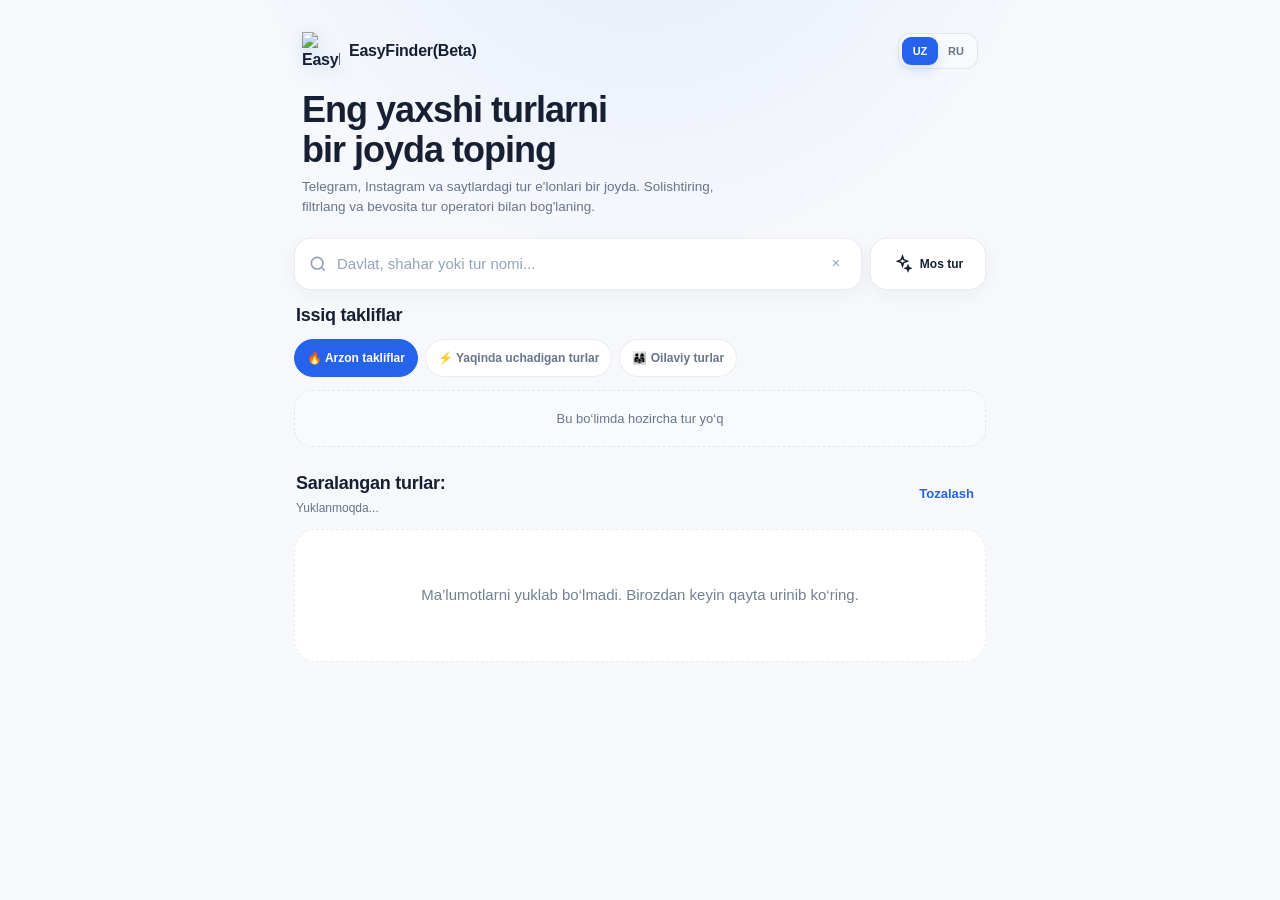
==== commit b8a4e53e: "Brendni EasyFinder(Beta) ga o'tkazish va yangi botga ulash Bot @turbozorbot -> @izyfinderbot (EasyFi" ====
--- a/frontend/design-backups/index.card-v1-before-redesign.2026-07-28.html
+++ b/frontend/design-backups/index.card-v1-before-redesign.2026-07-28.html
@@ -4,7 +4,7 @@
 <meta charset="utf-8">
 <meta name="viewport" content="width=device-width, initial-scale=1, viewport-fit=cover">
 <meta name="theme-color" content="#0b1324">
-<title>TurBozor — eng yaxshi turlar</title>
+<title>EasyFinder(Beta) — eng yaxshi turlar</title>
 <script src="https://telegram.org/js/telegram-web-app.js"></script>
 <script>
 (function () {
@@ -570,7 +570,7 @@
 <main class="app">
   <header class="hero">
     <div class="brand-row">
-      <div class="brand"><img class="brand-mark" src="/assets/turbozor-logo.png" alt="TurBozor"><span>TurBozor</span></div>
+      <div class="brand"><img class="brand-mark" src="/assets/easyfinder-logo.png" alt="EasyFinder(Beta)"><span>EasyFinder(Beta)</span></div>
       <div class="brand-actions"><div class="lang-switch" aria-label="Til"><button class="lang-btn" data-lang="uz">UZ</button><button class="lang-btn" data-lang="ru">RU</button></div></div>
     </div>
     <h1>Eng yaxshi turlarni bir joyda toping</h1>
@@ -713,8 +713,8 @@
   uz:{ hero:"Eng yaxshi turlarni bir joyda toping", intro:"Telegram, Instagram va saytlardagi tur e'lonlari bir joyda. Solishtiring, filtrlang va bevosita tur operatori bilan bog'laning.", search:"Davlat, shahar yoki tur nomi...", selected:"Saralangan turlar:", clear:"Tozalash", loading:"Yuklanmoqda...", tours:"ta tur", countries:"Barcha davlatlar", sources:"Barcha manbalar", channels:"Barcha kanallar", countryTitle:"Davlatni tanlang", sourceTitle:"Manbani tanlang", channelTitle:"Kanalni tanlang", price:"Narx", departure:"Ketish sanasi", returnDate:"Kelish sanasi", dates:"Safar sanalari", datesSelected:"Sanalar tanlangan", commentsUnavailable:"Kanalda comment yozish imkoni mavjud emas", from:"Dan", to:"Gacha", apply:"Qo‘llash", noPrice:"Narx aniqlanmagan", unspecified:"Ko‘rsatilmagan", days:"kun qoldi", departureFact:"Jo‘nash", duration:"Davomiylik", meal:"Ovqatlanish", details:"Batafsil ma’lumot", hotel:"Mehmonxona", departureCity:"Jo‘nash shahri", nights:"Kechalar", contact:"Bog‘lanish", booking:"Bron sharti", channelOpen:"Kanalga o‘tish →", empty:"Mos tur topilmadi", emptyHint:"Filterlarni o‘zgartirib ko‘ring.", comments:"Izohlar", commentPlaceholder:"Izoh yozing..." },
   ru:{ hero:"Лучшие туры в одном месте", intro:"Туры из Telegram, Instagram и сайтов в одном приложении. Сравнивайте, фильтруйте и связывайтесь с туроператором.", search:"Страна, город или название тура...", selected:"Подобранные туры:", clear:"Очистить", loading:"Загрузка...", tours:"туров", countries:"Все страны", sources:"Все источники", channels:"Все каналы", countryTitle:"Выберите страну", sourceTitle:"Выберите источник", channelTitle:"Выберите канал", price:"Цена", departure:"Дата вылета", returnDate:"Дата возвращения", dates:"Даты поездки", datesSelected:"Даты выбраны", commentsUnavailable:"В канале нельзя оставлять комментарии", from:"От", to:"До", apply:"Применить", noPrice:"Цена не указана", unspecified:"Не указано", days:"дней осталось", departureFact:"Вылет", duration:"Длительность", meal:"Питание", details:"Подробнее", hotel:"Отель", departureCity:"Город вылета", nights:"Ночей", contact:"Контакты", booking:"Условия брони", channelOpen:"Открыть канал →", empty:"Подходящих туров нет", emptyHint:"Попробуйте изменить фильтры.", comments:"Комментарии", commentPlaceholder:"Напишите комментарий..." }
 };
-Object.assign(i18n.uz, { tourPackage:"Turpaket", routeUnknown:"Yo‘nalish aniqlanmagan", day:"kun", night:"kecha", returnLabel:"Qaytish sanasi", views:"Ko‘rishlar", like:"Yoqtirish", share:"Ulashish", filterTitle:"Filtrni tanlang", close:"Yopish", send:"Yuborish", loadError:"Ma’lumotlarni yuklab bo‘lmadi. Birozdan keyin qayta urinib ko‘ring.", commentsEmpty:"Hozircha izoh yo‘q. Birinchi bo‘lib yozing.", commentsLoadError:"Izohlarni yuklab bo‘lmadi.", commentSendError:"Izoh yuborilmadi. Qayta urinib ko‘ring.", sharedTour:"Ulashilgan tur", loadingComments:"Yuklanmoqda...", shareMessage:"Ushbu turni TurBozor orqali tomosha qiling" });
-Object.assign(i18n.ru, { tourPackage:"Турпакет", routeUnknown:"Направление не указано", day:"дней", night:"ночей", returnLabel:"Дата возвращения", views:"Просмотры", like:"Нравится", share:"Поделиться", filterTitle:"Выберите фильтр", close:"Закрыть", send:"Отправить", loadError:"Не удалось загрузить данные. Попробуйте ещё раз позже.", commentsEmpty:"Комментариев пока нет. Оставьте первый комментарий.", commentsLoadError:"Не удалось загрузить комментарии.", commentSendError:"Не удалось отправить комментарий. Попробуйте ещё раз.", sharedTour:"Отправленный тур", loadingComments:"Загрузка...", shareMessage:"Посмотрите этот тур в TurBozor" });function tr(key) { return (i18n[state.lang] && i18n[state.lang][key]) || i18n.uz[key] || key; }
+Object.assign(i18n.uz, { tourPackage:"Turpaket", routeUnknown:"Yo‘nalish aniqlanmagan", day:"kun", night:"kecha", returnLabel:"Qaytish sanasi", views:"Ko‘rishlar", like:"Yoqtirish", share:"Ulashish", filterTitle:"Filtrni tanlang", close:"Yopish", send:"Yuborish", loadError:"Ma’lumotlarni yuklab bo‘lmadi. Birozdan keyin qayta urinib ko‘ring.", commentsEmpty:"Hozircha izoh yo‘q. Birinchi bo‘lib yozing.", commentsLoadError:"Izohlarni yuklab bo‘lmadi.", commentSendError:"Izoh yuborilmadi. Qayta urinib ko‘ring.", sharedTour:"Ulashilgan tur", loadingComments:"Yuklanmoqda...", shareMessage:"Ushbu turni EasyFinder(Beta) orqali tomosha qiling" });
+Object.assign(i18n.ru, { tourPackage:"Турпакет", routeUnknown:"Направление не указано", day:"дней", night:"ночей", returnLabel:"Дата возвращения", views:"Просмотры", like:"Нравится", share:"Поделиться", filterTitle:"Выберите фильтр", close:"Закрыть", send:"Отправить", loadError:"Не удалось загрузить данные. Попробуйте ещё раз позже.", commentsEmpty:"Комментариев пока нет. Оставьте первый комментарий.", commentsLoadError:"Не удалось загрузить комментарии.", commentSendError:"Не удалось отправить комментарий. Попробуйте ещё раз.", sharedTour:"Отправленный тур", loadingComments:"Загрузка...", shareMessage:"Посмотрите этот тур в EasyFinder(Beta)" });function tr(key) { return (i18n[state.lang] && i18n[state.lang][key]) || i18n.uz[key] || key; }
 Object.assign(i18n.uz, { showMore:"Batafsil ko‘rish", showLess:"Yopish", channelComment:"Kanalga comment", feedback:"Feedback", feedbackPlaceholder:"Fikringizni yozing...", feedbackEmpty:"Hozircha feedback yo‘q.", feedbackSendError:"Feedback yuborilmadi. Qayta urinib ko‘ring.", cityStay:"Shaharda qolish" });
 Object.assign(i18n.ru, { showMore:"Показать подробнее", showLess:"Свернуть", channelComment:"Комментарий в канал", feedback:"Обратная связь", feedbackPlaceholder:"Напишите ваше мнение...", feedbackEmpty:"Отзывов пока нет.", feedbackSendError:"Не удалось отправить отзыв. Попробуйте ещё раз.", cityStay:"Проживание в городе" });
 Object.assign(i18n.uz, { forYou:"Siz uchun", onboardingKicker:"Shaxsiy tanlov", onboardingTitle:"Sizga mos turni topamiz", onboardingIntro:"Uchta qisqa javob — va bosh sahifa sizning didingizga moslashadi.", destinationQuestion:"Qayerga borishni xohlaysiz?", destinationPlaceholder:"Masalan, Turkiya", budgetQuestion:"Budjetingiz qancha?", budgetHint:"Bir kishi uchun maksimal budjetni kiriting.", dateQuestion:"Taxminiy sana qaysi?", dateHint:"Shu sanaga eng yaqin turlar yuqoriroqda chiqadi.", back:"Orqaga", next:"Keyingi", showTours:"Turlarni ko‘rsatish", saving:"Saqlanmoqda...", onboardingError:"Javoblarni saqlab bo‘lmadi. Qayta urinib ko‘ring." });
@@ -806,7 +806,7 @@
   const duration = t.duration_days ? t.duration_days + " " + tr("day") : (d.nights ? d.nights + " " + tr("night") : "—");
   const photoVisual = t.photo_url
     ? '<img class="tour-photo" src="' + escapeHtml(t.photo_url) + '" alt="' + escapeHtml(t.title) + '" loading="lazy">'
-    : '<div class="photo-placeholder" aria-hidden="true"><img src="/assets/turbozor-channel-icon.png" alt=""></div>';
+    : '<div class="photo-placeholder" aria-hidden="true"><img src="/assets/easyfinder-channel-icon.png" alt=""></div>';
   const photo = '<div class="photo-wrap">' + photoVisual + '<div class="photo-shade"></div><span class="days-badge">' + escapeHtml(daysUntil(t.departure_date)) + '</span><span class="source-badge">@' + escapeHtml(t.channel) + '</span></div>';
   const importantDetails =
       detail(tr("hotel"), hotel) +
@@ -1162,7 +1162,7 @@
   }
   if (e.target.closest(".comment-btn")) { openComments(tourId); return; }
   if (e.target.closest(".share-btn")) {
-    const deepLink = "https://t.me/turbozorbot?startapp=tour_" + tourId;
+    const deepLink = "https://t.me/easyfinderbot?startapp=tour_" + tourId;
     const shareUrl = "https://t.me/share/url?url=" + encodeURIComponent(deepLink) + "&text=" + encodeURIComponent(tr("shareMessage"));
     if (tg && tg.openTelegramLink) tg.openTelegramLink(shareUrl); else window.open(shareUrl, "_blank");
     return;
